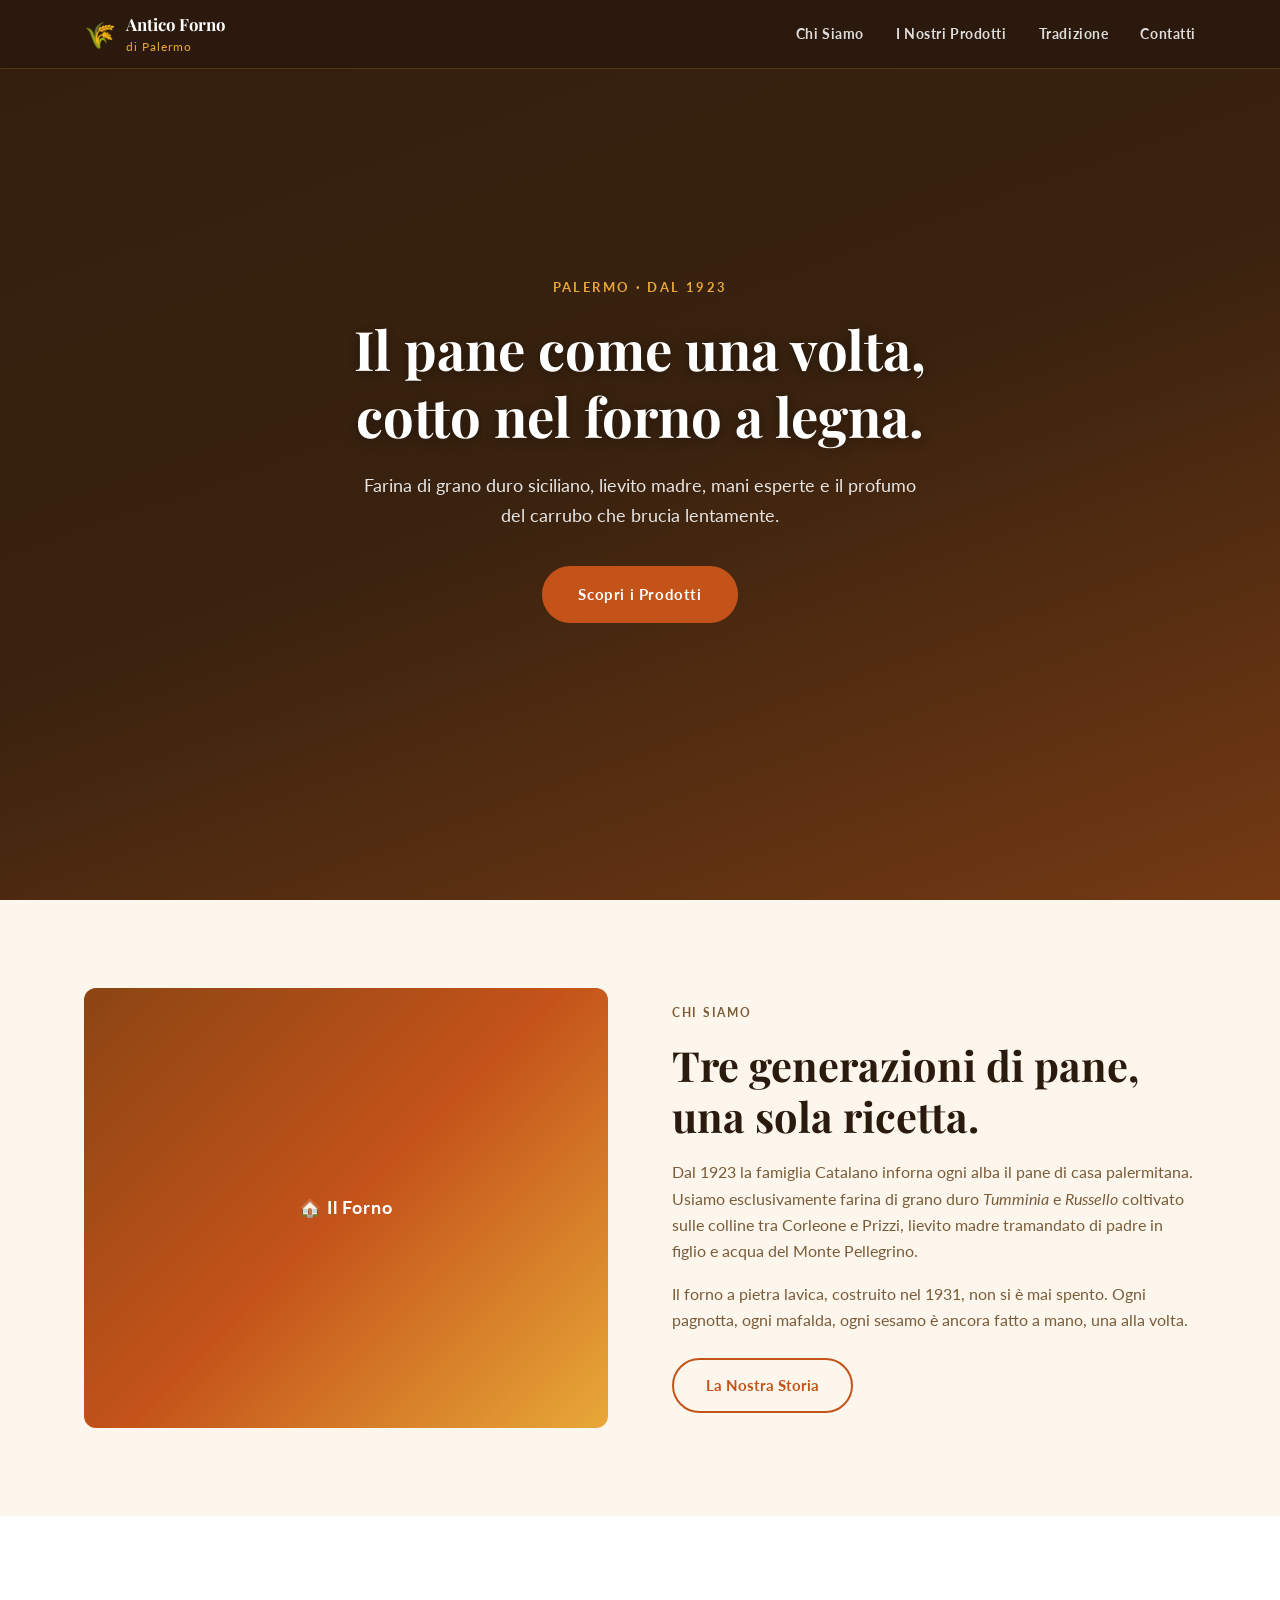
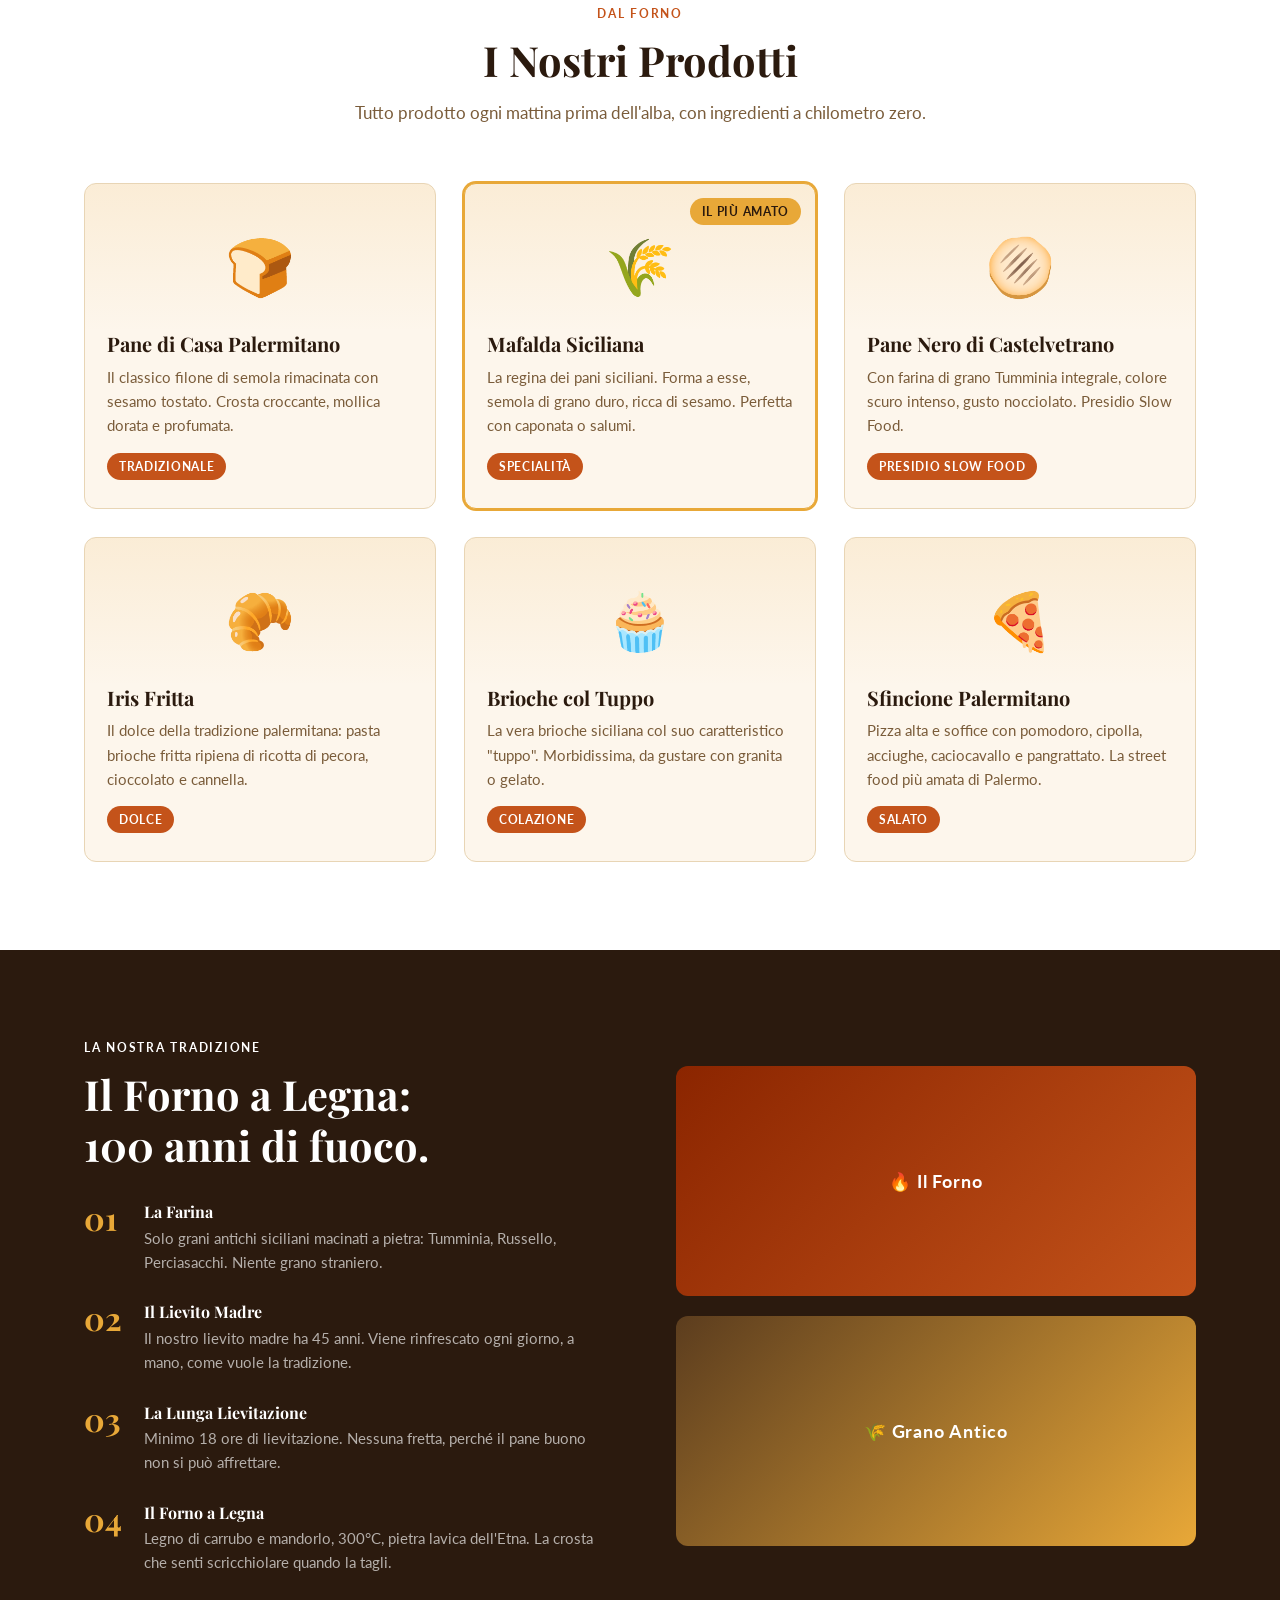
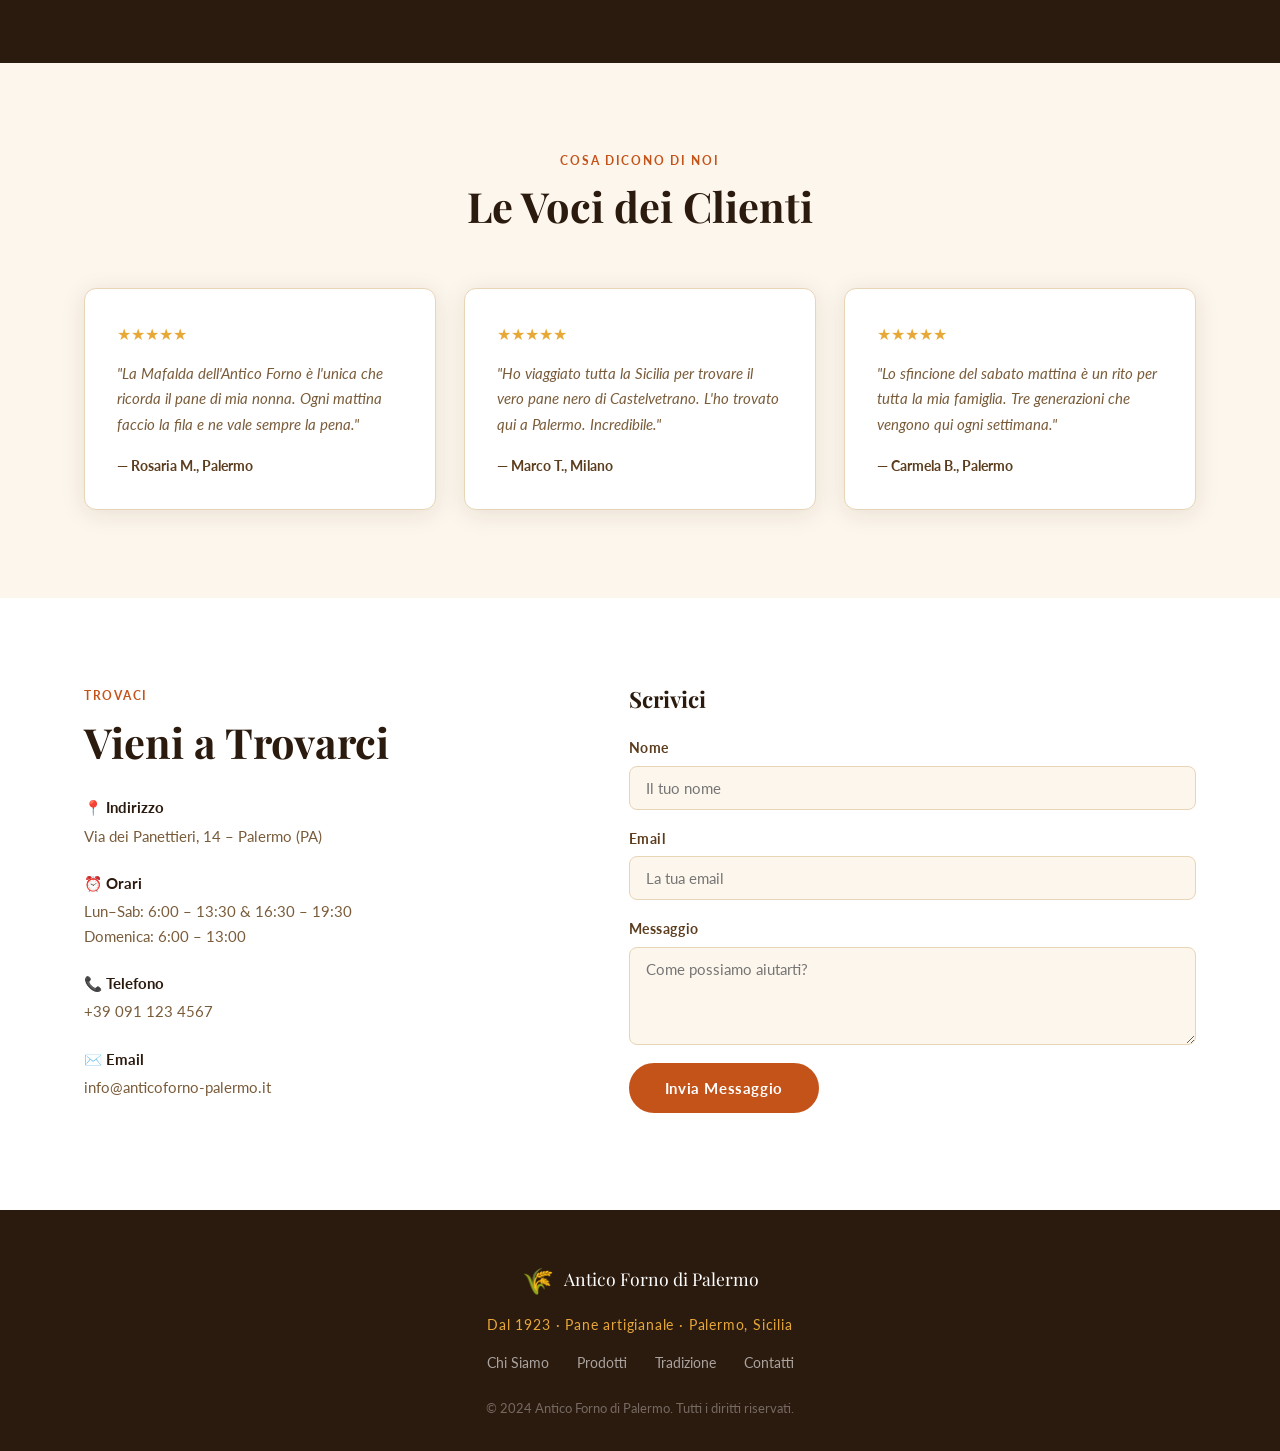
==== index.html @ 1a93cf9d "Add Sicilian bakery website (Antico Forno di Palermo) Full responsive single-page site with navbar, " ====
<!DOCTYPE html>
<html lang="it">
<head>
  <meta charset="UTF-8" />
  <meta name="viewport" content="width=device-width, initial-scale=1.0" />
  <title>Panificio Siciliano – Antico Forno di Palermo</title>
  <link rel="stylesheet" href="style.css" />
  <link rel="preconnect" href="https://fonts.googleapis.com" />
  <link href="https://fonts.googleapis.com/css2?family=Playfair+Display:ital,wght@0,400;0,700;1,400&family=Lato:wght@300;400;700&display=swap" rel="stylesheet" />
</head>
<body>

  <!-- NAVBAR -->
  <header class="navbar">
    <div class="container nav-inner">
      <div class="logo">
        <span class="logo-icon">🌾</span>
        <span class="logo-text">Antico Forno<br><small>di Palermo</small></span>
      </div>
      <nav class="nav-links">
        <a href="#about">Chi Siamo</a>
        <a href="#products">I Nostri Prodotti</a>
        <a href="#tradition">Tradizione</a>
        <a href="#contact">Contatti</a>
      </nav>
      <button class="hamburger" aria-label="Menu" onclick="toggleMenu()">&#9776;</button>
    </div>
    <nav class="mobile-nav" id="mobileNav">
      <a href="#about" onclick="toggleMenu()">Chi Siamo</a>
      <a href="#products" onclick="toggleMenu()">I Nostri Prodotti</a>
      <a href="#tradition" onclick="toggleMenu()">Tradizione</a>
      <a href="#contact" onclick="toggleMenu()">Contatti</a>
    </nav>
  </header>

  <!-- HERO -->
  <section class="hero">
    <div class="hero-overlay"></div>
    <div class="hero-content">
      <p class="hero-subtitle">Palermo · Dal 1923</p>
      <h1 class="hero-title">Il pane come una volta,<br>cotto nel forno a legna.</h1>
      <p class="hero-desc">Farina di grano duro siciliano, lievito madre, mani esperte e il profumo del carrubo che brucia lentamente.</p>
      <a href="#products" class="btn-primary">Scopri i Prodotti</a>
    </div>
  </section>

  <!-- ABOUT -->
  <section class="about section" id="about">
    <div class="container about-grid">
      <div class="about-img">
        <div class="img-placeholder about-img-1">
          <span>🏠 Il Forno</span>
        </div>
      </div>
      <div class="about-text">
        <p class="section-label">Chi Siamo</p>
        <h2>Tre generazioni di pane,<br>una sola ricetta.</h2>
        <p>Dal 1923 la famiglia Catalano inforna ogni alba il pane di casa palermitana. Usiamo esclusivamente farina di grano duro <em>Tumminia</em> e <em>Russello</em> coltivato sulle colline tra Corleone e Prizzi, lievito madre tramandato di padre in figlio e acqua del Monte Pellegrino.</p>
        <p>Il forno a pietra lavica, costruito nel 1931, non si è mai spento. Ogni pagnotta, ogni mafalda, ogni sesamo è ancora fatto a mano, una alla volta.</p>
        <a href="#tradition" class="btn-secondary">La Nostra Storia</a>
      </div>
    </div>
  </section>

  <!-- PRODUCTS -->
  <section class="products section" id="products">
    <div class="container">
      <div class="section-header">
        <p class="section-label">Dal Forno</p>
        <h2>I Nostri Prodotti</h2>
        <p class="section-desc">Tutto prodotto ogni mattina prima dell'alba, con ingredienti a chilometro zero.</p>
      </div>
      <div class="products-grid">

        <div class="product-card">
          <div class="product-img">🍞</div>
          <div class="product-body">
            <h3>Pane di Casa Palermitano</h3>
            <p>Il classico filone di semola rimacinata con sesamo tostato. Crosta croccante, mollica dorata e profumata.</p>
            <span class="product-tag">Tradizionale</span>
          </div>
        </div>

        <div class="product-card featured">
          <div class="product-badge">Il Più Amato</div>
          <div class="product-img">🌾</div>
          <div class="product-body">
            <h3>Mafalda Siciliana</h3>
            <p>La regina dei pani siciliani. Forma a esse, semola di grano duro, ricca di sesamo. Perfetta con caponata o salumi.</p>
            <span class="product-tag">Specialità</span>
          </div>
        </div>

        <div class="product-card">
          <div class="product-img">🫓</div>
          <div class="product-body">
            <h3>Pane Nero di Castelvetrano</h3>
            <p>Con farina di grano Tumminia integrale, colore scuro intenso, gusto nocciolato. Presidio Slow Food.</p>
            <span class="product-tag">Presidio Slow Food</span>
          </div>
        </div>

        <div class="product-card">
          <div class="product-img">🥐</div>
          <div class="product-body">
            <h3>Iris Fritta</h3>
            <p>Il dolce della tradizione palermitana: pasta brioche fritta ripiena di ricotta di pecora, cioccolato e cannella.</p>
            <span class="product-tag">Dolce</span>
          </div>
        </div>

        <div class="product-card">
          <div class="product-img">🧁</div>
          <div class="product-body">
            <h3>Brioche col Tuppo</h3>
            <p>La vera brioche siciliana col suo caratteristico "tuppo". Morbidissima, da gustare con granita o gelato.</p>
            <span class="product-tag">Colazione</span>
          </div>
        </div>

        <div class="product-card">
          <div class="product-img">🍕</div>
          <div class="product-body">
            <h3>Sfincione Palermitano</h3>
            <p>Pizza alta e soffice con pomodoro, cipolla, acciughe, caciocavallo e pangrattato. La street food più amata di Palermo.</p>
            <span class="product-tag">Salato</span>
          </div>
        </div>

      </div>
    </div>
  </section>

  <!-- TRADITION -->
  <section class="tradition section" id="tradition">
    <div class="container tradition-grid">
      <div class="tradition-text">
        <p class="section-label">La Nostra Tradizione</p>
        <h2>Il Forno a Legna:<br>100 anni di fuoco.</h2>
        <div class="tradition-steps">
          <div class="step">
            <div class="step-num">01</div>
            <div>
              <h4>La Farina</h4>
              <p>Solo grani antichi siciliani macinati a pietra: Tumminia, Russello, Perciasacchi. Niente grano straniero.</p>
            </div>
          </div>
          <div class="step">
            <div class="step-num">02</div>
            <div>
              <h4>Il Lievito Madre</h4>
              <p>Il nostro lievito madre ha 45 anni. Viene rinfrescato ogni giorno, a mano, come vuole la tradizione.</p>
            </div>
          </div>
          <div class="step">
            <div class="step-num">03</div>
            <div>
              <h4>La Lunga Lievitazione</h4>
              <p>Minimo 18 ore di lievitazione. Nessuna fretta, perché il pane buono non si può affrettare.</p>
            </div>
          </div>
          <div class="step">
            <div class="step-num">04</div>
            <div>
              <h4>Il Forno a Legna</h4>
              <p>Legno di carrubo e mandorlo, 300°C, pietra lavica dell'Etna. La crosta che senti scricchiolare quando la tagli.</p>
            </div>
          </div>
        </div>
      </div>
      <div class="tradition-imgs">
        <div class="img-placeholder trad-img-1"><span>🔥 Il Forno</span></div>
        <div class="img-placeholder trad-img-2"><span>🌾 Grano Antico</span></div>
      </div>
    </div>
  </section>

  <!-- TESTIMONIALS -->
  <section class="testimonials section">
    <div class="container">
      <div class="section-header">
        <p class="section-label">Cosa Dicono di Noi</p>
        <h2>Le Voci dei Clienti</h2>
      </div>
      <div class="testimonials-grid">
        <div class="testimonial-card">
          <div class="stars">★★★★★</div>
          <p>"La Mafalda dell'Antico Forno è l'unica che ricorda il pane di mia nonna. Ogni mattina faccio la fila e ne vale sempre la pena."</p>
          <div class="testimonial-author">— Rosaria M., Palermo</div>
        </div>
        <div class="testimonial-card">
          <div class="stars">★★★★★</div>
          <p>"Ho viaggiato tutta la Sicilia per trovare il vero pane nero di Castelvetrano. L'ho trovato qui a Palermo. Incredibile."</p>
          <div class="testimonial-author">— Marco T., Milano</div>
        </div>
        <div class="testimonial-card">
          <div class="stars">★★★★★</div>
          <p>"Lo sfincione del sabato mattina è un rito per tutta la mia famiglia. Tre generazioni che vengono qui ogni settimana."</p>
          <div class="testimonial-author">— Carmela B., Palermo</div>
        </div>
      </div>
    </div>
  </section>

  <!-- CONTACT -->
  <section class="contact section" id="contact">
    <div class="container contact-grid">
      <div class="contact-info">
        <p class="section-label">Trovaci</p>
        <h2>Vieni a Trovarci</h2>
        <div class="contact-detail">
          <strong>📍 Indirizzo</strong>
          <span>Via dei Panettieri, 14 – Palermo (PA)</span>
        </div>
        <div class="contact-detail">
          <strong>⏰ Orari</strong>
          <span>Lun–Sab: 6:00 – 13:30 &amp; 16:30 – 19:30<br>Domenica: 6:00 – 13:00</span>
        </div>
        <div class="contact-detail">
          <strong>📞 Telefono</strong>
          <span>+39 091 123 4567</span>
        </div>
        <div class="contact-detail">
          <strong>✉️ Email</strong>
          <span>info@anticoforno-palermo.it</span>
        </div>
      </div>
      <form class="contact-form" onsubmit="handleSubmit(event)">
        <h3>Scrivici</h3>
        <div class="form-group">
          <label for="name">Nome</label>
          <input type="text" id="name" placeholder="Il tuo nome" required />
        </div>
        <div class="form-group">
          <label for="email">Email</label>
          <input type="email" id="email" placeholder="La tua email" required />
        </div>
        <div class="form-group">
          <label for="message">Messaggio</label>
          <textarea id="message" rows="4" placeholder="Come possiamo aiutarti?" required></textarea>
        </div>
        <button type="submit" class="btn-primary">Invia Messaggio</button>
        <p class="form-success" id="formSuccess">Messaggio inviato! Ti risponderemo presto. 🙏</p>
      </form>
    </div>
  </section>

  <!-- FOOTER -->
  <footer class="footer">
    <div class="container footer-inner">
      <div class="footer-logo">
        <span class="logo-icon">🌾</span>
        <span>Antico Forno di Palermo</span>
      </div>
      <p class="footer-tagline">Dal 1923 · Pane artigianale · Palermo, Sicilia</p>
      <div class="footer-links">
        <a href="#about">Chi Siamo</a>
        <a href="#products">Prodotti</a>
        <a href="#tradition">Tradizione</a>
        <a href="#contact">Contatti</a>
      </div>
      <p class="footer-copy">&copy; 2024 Antico Forno di Palermo. Tutti i diritti riservati.</p>
    </div>
  </footer>

  <script src="main.js"></script>
</body>
</html>
---- style.css ----
/* =============================================
   ANTICO FORNO DI PALERMO – Stylesheet
   Palette: terracotta, grano, bianco crema, marrone scuro
   ============================================= */

:root {
  --primary:     #C4531A;   /* terracotta */
  --primary-dk:  #9B3D0F;
  --accent:      #E8A838;   /* grano dorato */
  --dark:        #2B1A0E;   /* marrone scuro */
  --medium:      #5C3D1E;
  --light-bg:    #FDF6EC;   /* crema */
  --white:       #FFFFFF;
  --text:        #3A2410;
  --text-muted:  #7A5C3A;
  --border:      #E8D5B5;
  --radius:      12px;
  --shadow:      0 4px 24px rgba(43,26,14,.10);
  --font-serif:  'Playfair Display', Georgia, serif;
  --font-sans:   'Lato', Arial, sans-serif;
}

*, *::before, *::after { box-sizing: border-box; margin: 0; padding: 0; }

html { scroll-behavior: smooth; }

body {
  font-family: var(--font-sans);
  color: var(--text);
  background: var(--white);
  line-height: 1.65;
}

img { max-width: 100%; display: block; }
a { text-decoration: none; color: inherit; }

.container {
  max-width: 1160px;
  margin: 0 auto;
  padding: 0 24px;
}

.section { padding: 88px 0; }

/* ---- Section header ---- */
.section-label {
  font-family: var(--font-sans);
  font-size: .78rem;
  font-weight: 700;
  letter-spacing: .14em;
  text-transform: uppercase;
  color: var(--primary);
  margin-bottom: 10px;
}
.section-header { text-align: center; max-width: 640px; margin: 0 auto 56px; }
.section-header h2 { margin-bottom: 14px; }
.section-desc { color: var(--text-muted); font-size: 1.05rem; }

h1, h2, h3, h4 {
  font-family: var(--font-serif);
  line-height: 1.22;
  color: var(--dark);
}
h1 { font-size: clamp(2rem, 5vw, 3.4rem); }
h2 { font-size: clamp(1.7rem, 3.5vw, 2.6rem); }
h3 { font-size: 1.25rem; }
h4 { font-size: 1rem; }

/* ---- Buttons ---- */
.btn-primary {
  display: inline-block;
  background: var(--primary);
  color: var(--white);
  padding: 14px 34px;
  border-radius: 50px;
  font-family: var(--font-sans);
  font-weight: 700;
  font-size: .95rem;
  letter-spacing: .04em;
  border: 2px solid var(--primary);
  cursor: pointer;
  transition: background .2s, transform .15s;
}
.btn-primary:hover { background: var(--primary-dk); border-color: var(--primary-dk); transform: translateY(-2px); }

.btn-secondary {
  display: inline-block;
  background: transparent;
  color: var(--primary);
  padding: 13px 32px;
  border-radius: 50px;
  font-weight: 700;
  font-size: .95rem;
  border: 2px solid var(--primary);
  cursor: pointer;
  transition: background .2s, color .2s;
}
.btn-secondary:hover { background: var(--primary); color: var(--white); }

/* =============================================
   NAVBAR
   ============================================= */
.navbar {
  position: fixed;
  top: 0; left: 0; right: 0;
  z-index: 100;
  background: rgba(43,26,14,.92);
  backdrop-filter: blur(8px);
  border-bottom: 1px solid rgba(232,168,56,.2);
}
.nav-inner {
  display: flex;
  align-items: center;
  justify-content: space-between;
  height: 68px;
}
.logo {
  display: flex;
  align-items: center;
  gap: 10px;
  color: var(--white);
}
.logo-icon { font-size: 1.6rem; }
.logo-text {
  font-family: var(--font-serif);
  font-size: 1.05rem;
  font-weight: 700;
  line-height: 1.2;
  color: var(--white);
}
.logo-text small { font-size: .75rem; font-weight: 400; color: var(--accent); font-family: var(--font-sans); letter-spacing: .08em; }

.nav-links { display: flex; gap: 32px; }
.nav-links a {
  color: rgba(255,255,255,.85);
  font-size: .9rem;
  font-weight: 700;
  letter-spacing: .04em;
  transition: color .2s;
}
.nav-links a:hover { color: var(--accent); }

.hamburger {
  display: none;
  background: none;
  border: none;
  color: var(--white);
  font-size: 1.5rem;
  cursor: pointer;
}

.mobile-nav {
  display: none;
  flex-direction: column;
  background: var(--dark);
  padding: 16px 24px 24px;
  gap: 16px;
}
.mobile-nav a { color: rgba(255,255,255,.85); font-weight: 700; }
.mobile-nav.open { display: flex; }

/* =============================================
   HERO
   ============================================= */
.hero {
  position: relative;
  min-height: 100vh;
  display: flex;
  align-items: center;
  justify-content: center;
  text-align: center;
  background: url('https://images.unsplash.com/photo-1549931319-a545dcf3bc73?w=1600&q=80') center/cover no-repeat;
  /* fallback gradient se l'immagine non carica */
  background-color: #4A2C10;
}
.hero-overlay {
  position: absolute;
  inset: 0;
  background: linear-gradient(160deg, rgba(43,26,14,.75) 0%, rgba(43,26,14,.55) 50%, rgba(196,83,26,.35) 100%);
}
.hero-content {
  position: relative;
  z-index: 1;
  max-width: 780px;
  padding: 24px;
}
.hero-subtitle {
  font-size: .82rem;
  font-weight: 700;
  letter-spacing: .18em;
  text-transform: uppercase;
  color: var(--accent);
  margin-bottom: 18px;
}
.hero-title {
  color: var(--white);
  margin-bottom: 22px;
  text-shadow: 0 2px 12px rgba(0,0,0,.4);
}
.hero-desc {
  color: rgba(255,255,255,.88);
  font-size: 1.12rem;
  max-width: 560px;
  margin: 0 auto 36px;
}

/* =============================================
   ABOUT
   ============================================= */
.about { background: var(--light-bg); }
.about-grid {
  display: grid;
  grid-template-columns: 1fr 1fr;
  gap: 64px;
  align-items: center;
}
.about-text h2 { margin-bottom: 18px; }
.about-text p { color: var(--text-muted); margin-bottom: 16px; }
.about-text .btn-secondary { margin-top: 8px; }

/* =============================================
   IMAGE PLACEHOLDERS (sostituibili con <img>)
   ============================================= */
.img-placeholder {
  border-radius: var(--radius);
  display: flex;
  align-items: center;
  justify-content: center;
  font-size: 1.1rem;
  font-weight: 700;
  color: var(--white);
  letter-spacing: .05em;
}
.about-img-1 {
  height: 440px;
  background: linear-gradient(135deg, #8B4513 0%, #C4531A 50%, #E8A838 100%);
}

/* =============================================
   PRODUCTS
   ============================================= */
.products { background: var(--white); }
.products-grid {
  display: grid;
  grid-template-columns: repeat(3, 1fr);
  gap: 28px;
}
.product-card {
  background: var(--light-bg);
  border: 1px solid var(--border);
  border-radius: var(--radius);
  overflow: hidden;
  position: relative;
  transition: box-shadow .25s, transform .25s;
}
.product-card:hover { box-shadow: var(--shadow); transform: translateY(-4px); }
.product-card.featured {
  border-color: var(--accent);
  box-shadow: 0 0 0 2px var(--accent);
}
.product-badge {
  position: absolute;
  top: 14px; right: 14px;
  background: var(--accent);
  color: var(--dark);
  font-size: .72rem;
  font-weight: 700;
  letter-spacing: .06em;
  text-transform: uppercase;
  padding: 4px 12px;
  border-radius: 50px;
}
.product-img {
  font-size: 3.5rem;
  text-align: center;
  padding: 36px 20px 20px;
  background: linear-gradient(180deg, rgba(232,168,56,.12) 0%, transparent 100%);
}
.product-body { padding: 0 22px 28px; }
.product-body h3 { margin-bottom: 8px; }
.product-body p { color: var(--text-muted); font-size: .92rem; margin-bottom: 14px; }
.product-tag {
  display: inline-block;
  background: var(--primary);
  color: var(--white);
  font-size: .72rem;
  font-weight: 700;
  letter-spacing: .06em;
  text-transform: uppercase;
  padding: 4px 12px;
  border-radius: 50px;
}

/* =============================================
   TRADITION
   ============================================= */
.tradition { background: var(--dark); }
.tradition h2, .tradition h4, .tradition .section-label { color: var(--white); }
.tradition-grid {
  display: grid;
  grid-template-columns: 1fr 1fr;
  gap: 72px;
  align-items: center;
}
.tradition-steps { margin-top: 32px; display: flex; flex-direction: column; gap: 28px; }
.step { display: flex; gap: 20px; align-items: flex-start; }
.step-num {
  font-family: var(--font-serif);
  font-size: 2rem;
  font-weight: 700;
  color: var(--accent);
  line-height: 1;
  min-width: 40px;
}
.step h4 { color: var(--white); margin-bottom: 4px; }
.step p { color: rgba(255,255,255,.65); font-size: .92rem; }

.tradition-imgs { display: grid; grid-template-rows: 1fr 1fr; gap: 20px; height: 480px; }
.trad-img-1 {
  background: linear-gradient(135deg, #8B2500, #C4531A);
  border-radius: var(--radius);
}
.trad-img-2 {
  background: linear-gradient(135deg, #5C3D1E, #E8A838);
  border-radius: var(--radius);
}

/* =============================================
   TESTIMONIALS
   ============================================= */
.testimonials { background: var(--light-bg); }
.testimonials-grid { display: grid; grid-template-columns: repeat(3, 1fr); gap: 28px; }
.testimonial-card {
  background: var(--white);
  border: 1px solid var(--border);
  border-radius: var(--radius);
  padding: 32px;
  box-shadow: var(--shadow);
}
.stars { color: var(--accent); font-size: 1rem; margin-bottom: 14px; }
.testimonial-card p { color: var(--text-muted); font-style: italic; font-size: .95rem; margin-bottom: 18px; }
.testimonial-author { font-weight: 700; font-size: .85rem; color: var(--medium); }

/* =============================================
   CONTACT
   ============================================= */
.contact { background: var(--white); }
.contact-grid {
  display: grid;
  grid-template-columns: 1fr 1.2fr;
  gap: 72px;
  align-items: start;
}
.contact-info h2 { margin-bottom: 28px; }
.contact-detail { display: flex; flex-direction: column; gap: 4px; margin-bottom: 22px; }
.contact-detail strong { color: var(--dark); font-size: .92rem; }
.contact-detail span { color: var(--text-muted); font-size: .95rem; }

.contact-form h3 { font-size: 1.4rem; margin-bottom: 24px; }
.form-group { display: flex; flex-direction: column; gap: 6px; margin-bottom: 18px; }
.form-group label { font-size: .85rem; font-weight: 700; color: var(--medium); letter-spacing: .04em; }
.form-group input,
.form-group textarea {
  border: 1.5px solid var(--border);
  border-radius: 8px;
  padding: 12px 16px;
  font-family: var(--font-sans);
  font-size: .95rem;
  color: var(--text);
  background: var(--light-bg);
  transition: border-color .2s;
  resize: vertical;
}
.form-group input:focus,
.form-group textarea:focus {
  outline: none;
  border-color: var(--primary);
}
.form-success {
  display: none;
  color: #2E7D32;
  font-size: .9rem;
  margin-top: 12px;
  font-weight: 700;
}
.form-success.show { display: block; }

/* =============================================
   FOOTER
   ============================================= */
.footer {
  background: var(--dark);
  padding: 48px 0 32px;
  text-align: center;
}
.footer-inner { display: flex; flex-direction: column; align-items: center; gap: 14px; }
.footer-logo {
  display: flex;
  align-items: center;
  gap: 10px;
  font-family: var(--font-serif);
  font-size: 1.1rem;
  color: var(--white);
}
.footer-tagline { color: var(--accent); font-size: .85rem; letter-spacing: .06em; }
.footer-links { display: flex; gap: 28px; }
.footer-links a { color: rgba(255,255,255,.6); font-size: .88rem; transition: color .2s; }
.footer-links a:hover { color: var(--accent); }
.footer-copy { color: rgba(255,255,255,.35); font-size: .8rem; margin-top: 10px; }

/* =============================================
   RESPONSIVE
   ============================================= */
@media (max-width: 900px) {
  .about-grid,
  .tradition-grid,
  .contact-grid { grid-template-columns: 1fr; gap: 40px; }
  .products-grid,
  .testimonials-grid { grid-template-columns: repeat(2, 1fr); }
  .tradition-imgs { height: 280px; grid-template-rows: 1fr; grid-template-columns: 1fr 1fr; }
  .about-img { order: -1; }
  .about-img-1 { height: 280px; }
}

@media (max-width: 600px) {
  .section { padding: 56px 0; }
  .products-grid,
  .testimonials-grid { grid-template-columns: 1fr; }
  .nav-links { display: none; }
  .hamburger { display: block; }
  .tradition-imgs { grid-template-columns: 1fr; grid-template-rows: 180px 180px; height: auto; }
}
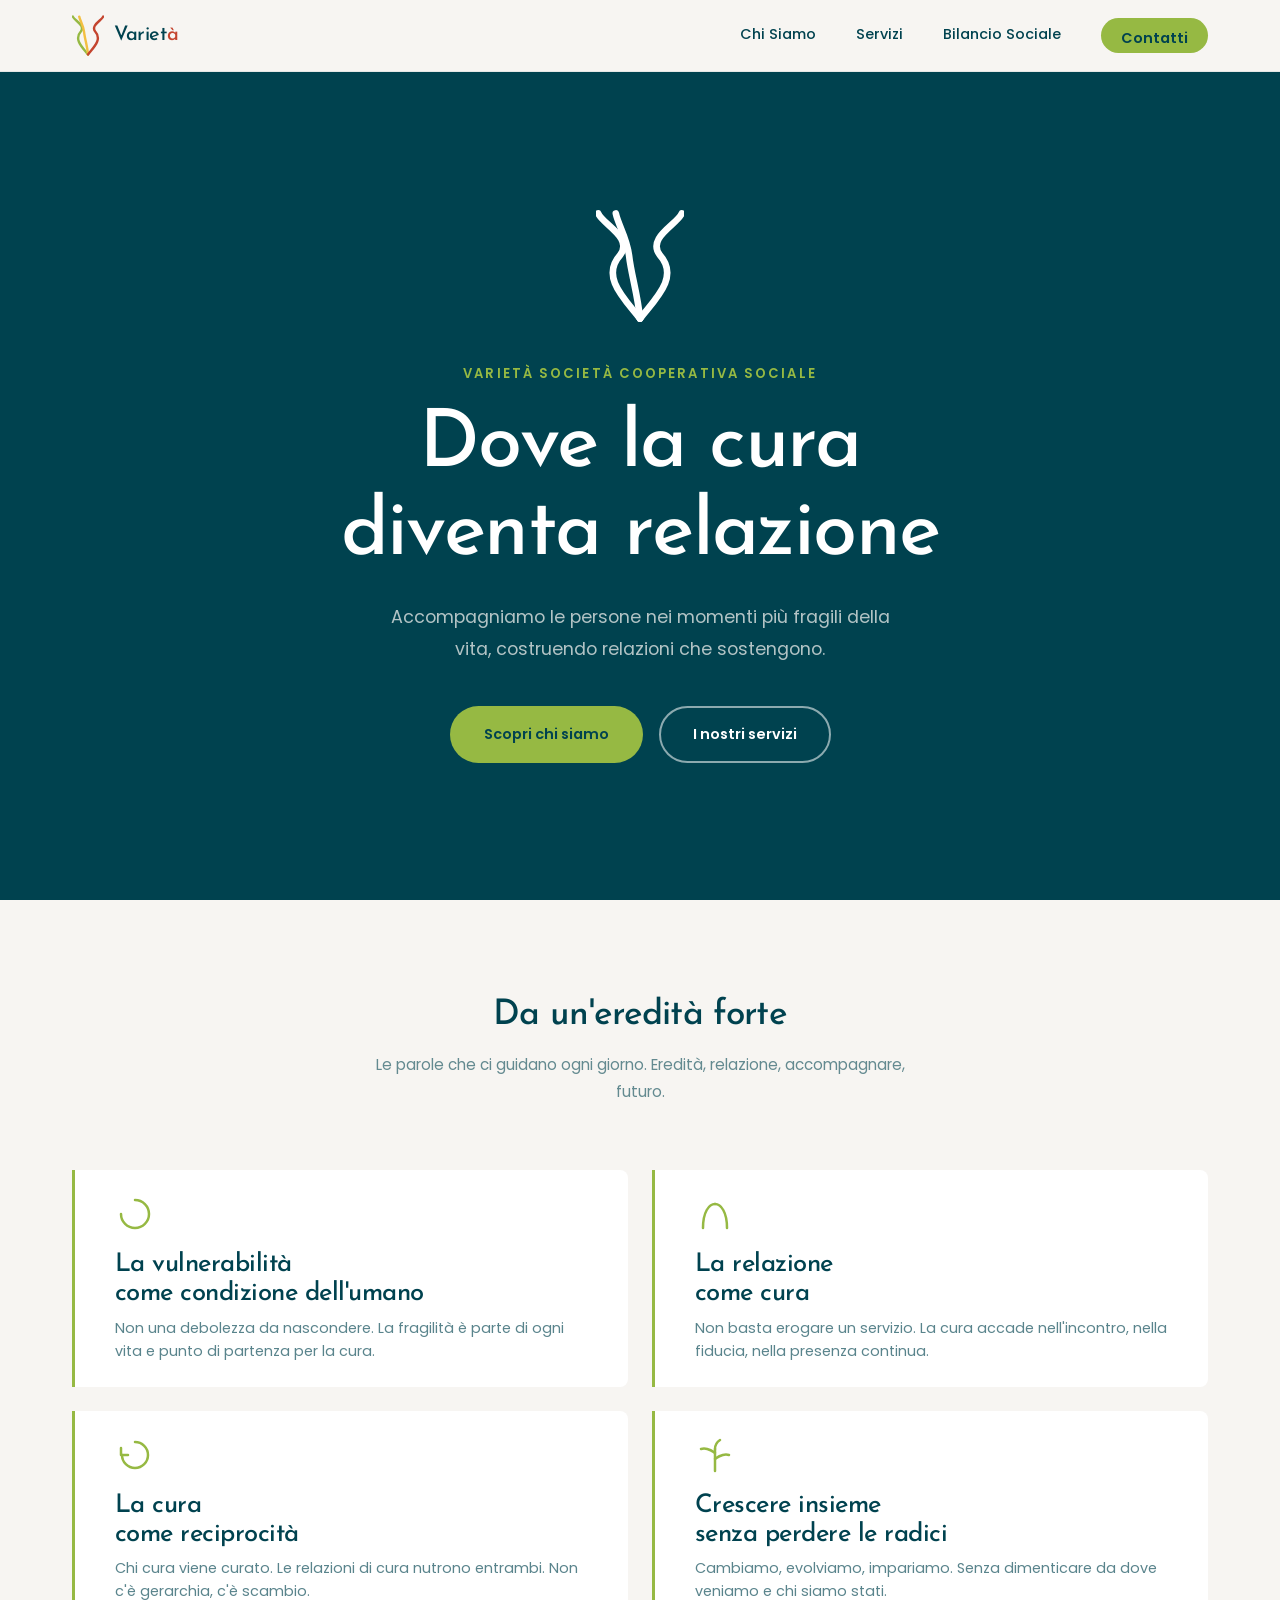
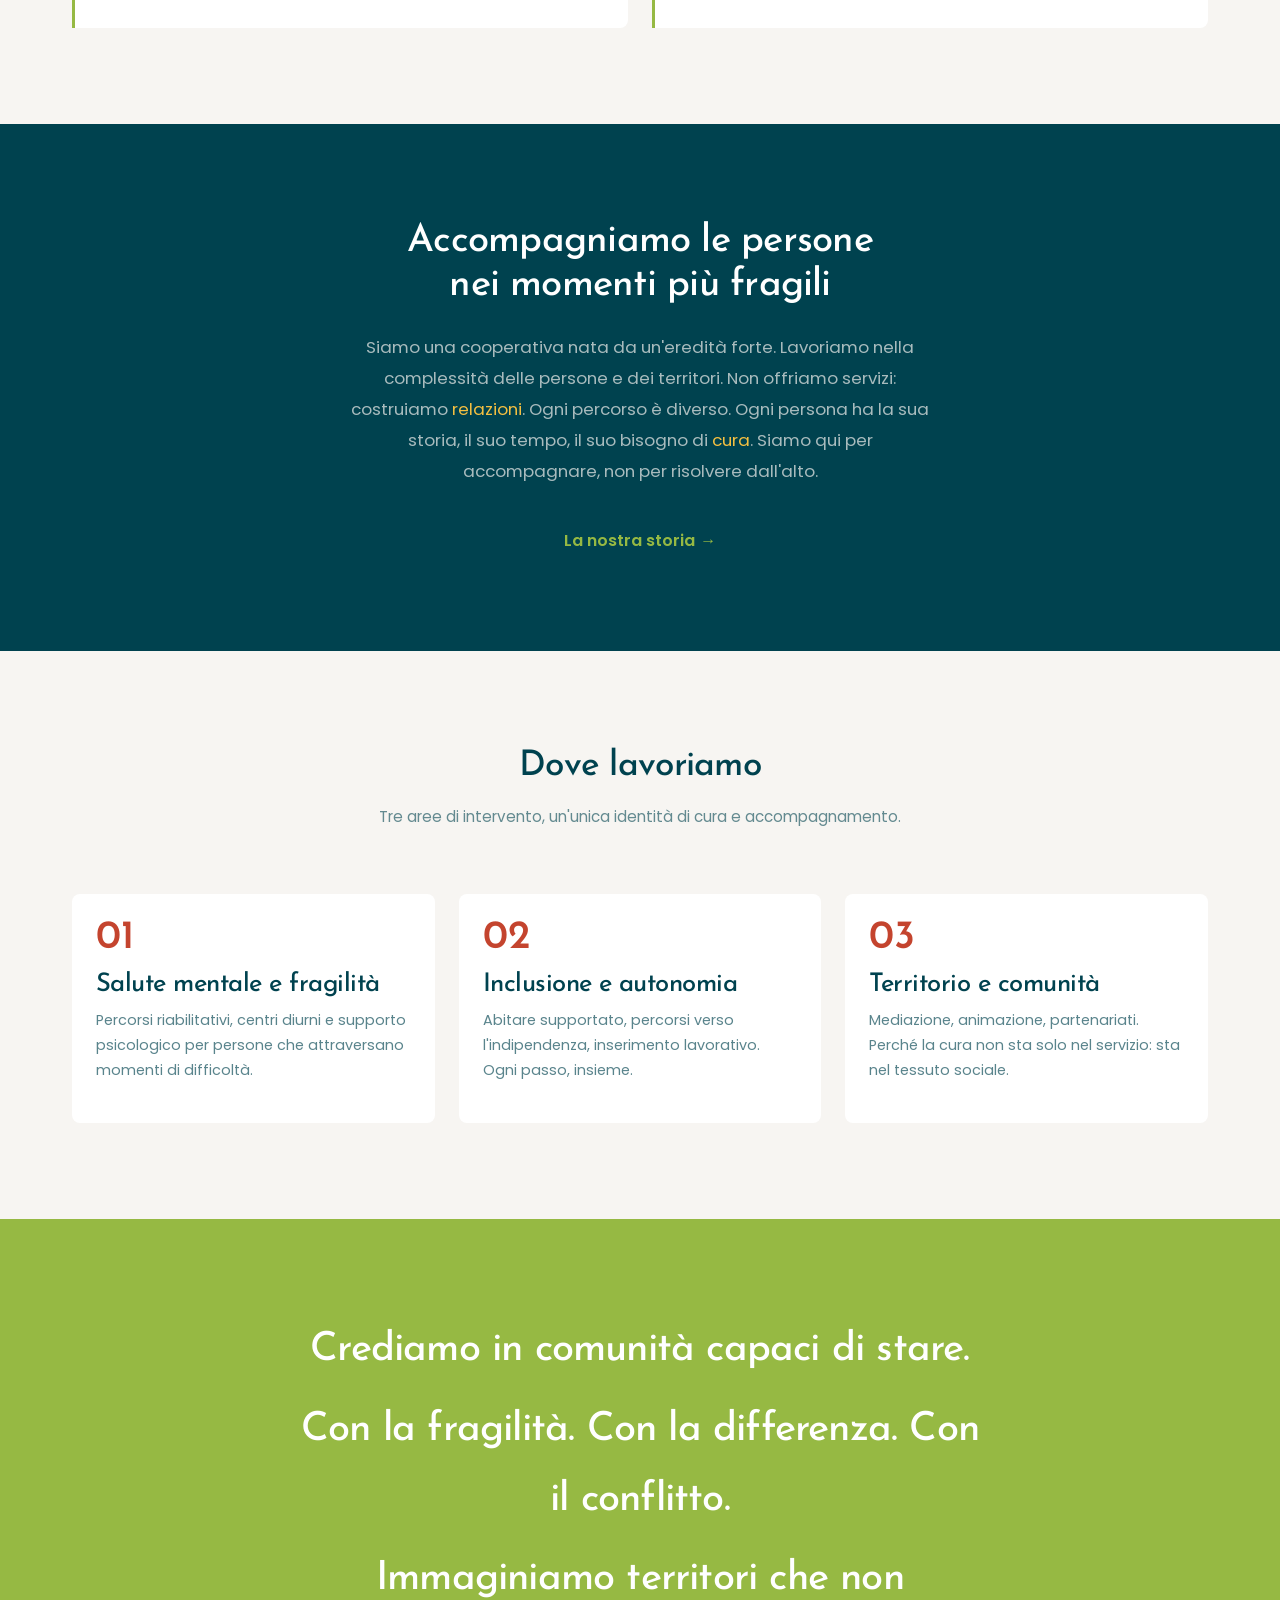
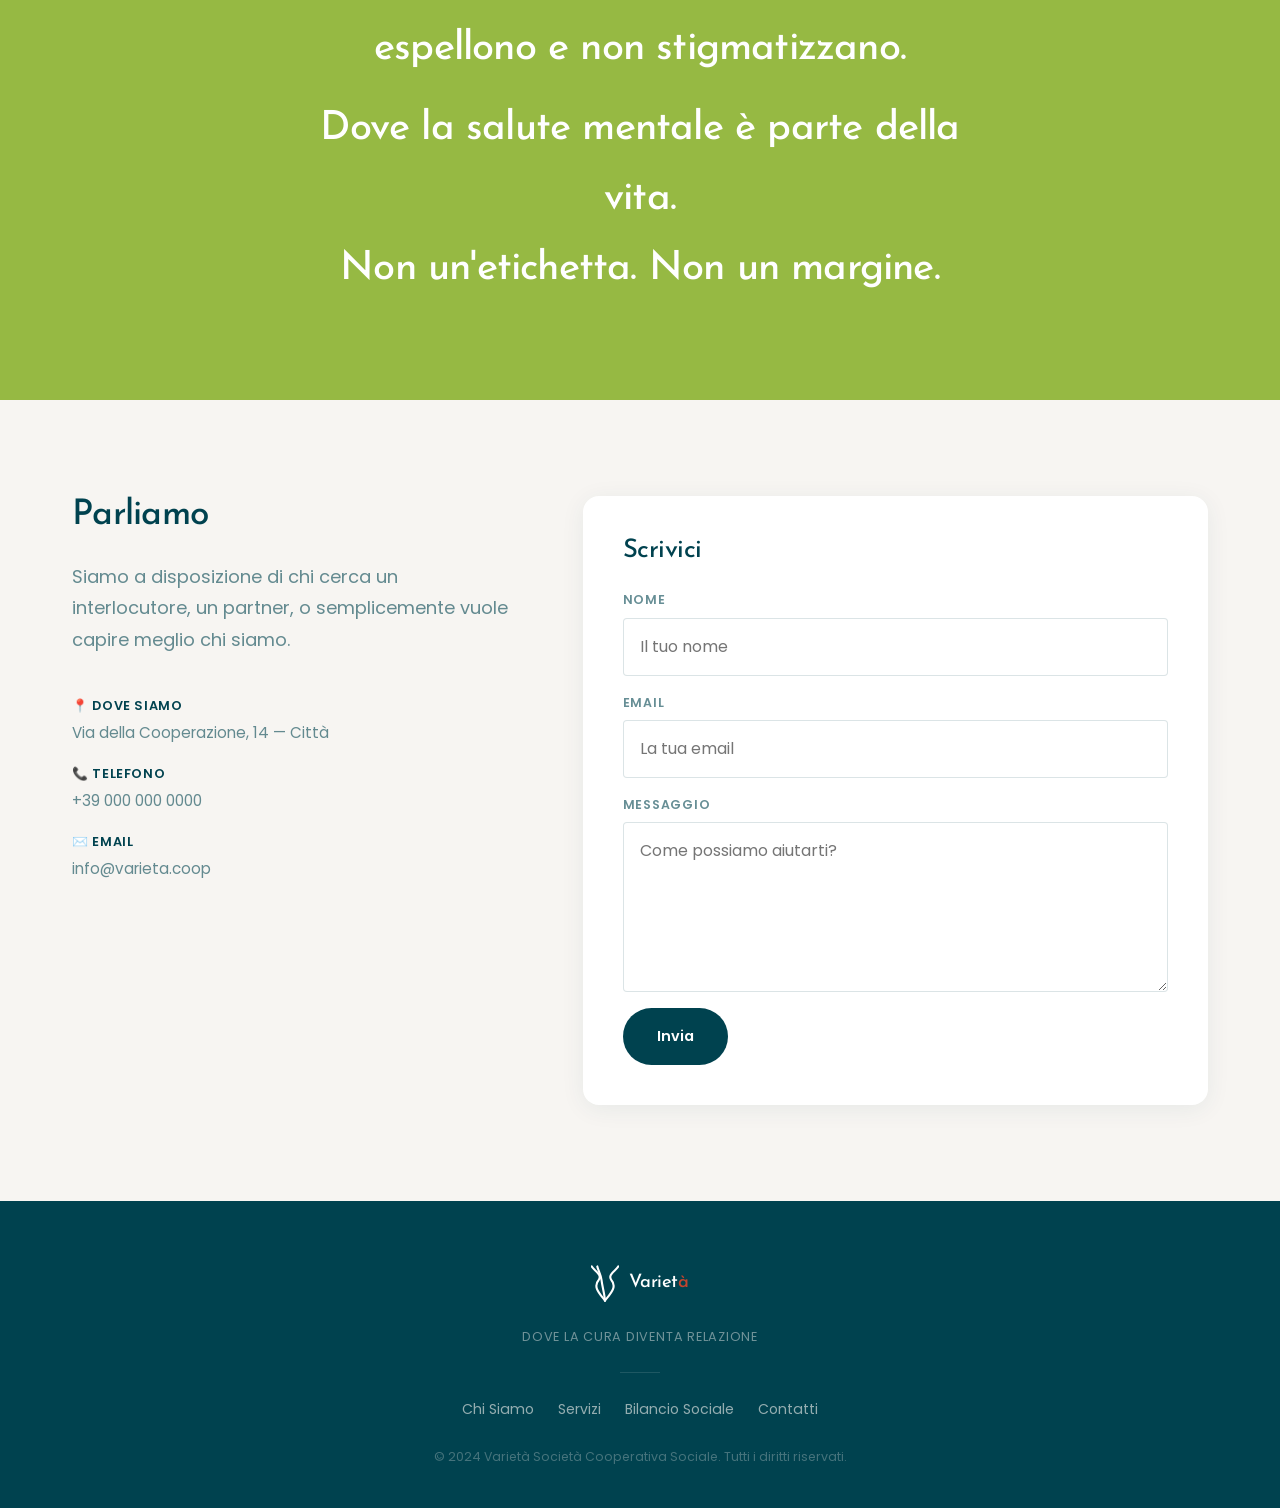
==== commit b5881aea: "Varietà Cooperativa Sociale — sito web completo Nuovo sito multi-pagina per Varietà Società Cooperat" ====
--- a/index.html
+++ b/index.html
@@ -3,266 +3,271 @@
 <head>
   <meta charset="UTF-8" />
   <meta name="viewport" content="width=device-width, initial-scale=1.0" />
-  <title>Panificio Siciliano – Antico Forno di Palermo</title>
-  <link rel="stylesheet" href="style.css" />
+  <meta name="description" content="Varietà Società Cooperativa Sociale — Dove la cura diventa relazione. Accompagniamo le persone nei momenti più fragili della vita." />
+  <title>Varietà Cooperativa Sociale — Dove la cura diventa relazione</title>
   <link rel="preconnect" href="https://fonts.googleapis.com" />
-  <link href="https://fonts.googleapis.com/css2?family=Playfair+Display:ital,wght@0,400;0,700;1,400&family=Lato:wght@300;400;700&display=swap" rel="stylesheet" />
+  <link rel="preconnect" href="https://fonts.gstatic.com" crossorigin />
+  <link href="https://fonts.googleapis.com/css2?family=Josefin+Sans:wght@400;500;600&family=Poppins:wght@300;400;500;600&display=swap" rel="stylesheet" />
+  <link rel="stylesheet" href="css/reset.css" />
+  <link rel="stylesheet" href="css/variables.css" />
+  <link rel="stylesheet" href="css/typography.css" />
+  <link rel="stylesheet" href="css/layout.css" />
+  <link rel="stylesheet" href="css/components.css" />
+  <link rel="stylesheet" href="css/pages/home.css" />
 </head>
 <body>
 
-  <!-- NAVBAR -->
-  <header class="navbar">
+  <!-- Skip link per accessibilità -->
+  <a class="skip-link" href="#main">Vai al contenuto principale</a>
+
+  <!-- ══════════════════════════════════════
+       NAVBAR
+       ══════════════════════════════════════ -->
+  <header class="navbar" role="banner">
     <div class="container nav-inner">
-      <div class="logo">
-        <span class="logo-icon">🌾</span>
-        <span class="logo-text">Antico Forno<br><small>di Palermo</small></span>
-      </div>
-      <nav class="nav-links">
-        <a href="#about">Chi Siamo</a>
-        <a href="#products">I Nostri Prodotti</a>
-        <a href="#tradition">Tradizione</a>
-        <a href="#contact">Contatti</a>
+      <a href="index.html" class="nav-logo" aria-label="Varietà Cooperativa Sociale — Torna alla homepage">
+        <img src="assets/logo/logo-color.svg" alt="" class="nav-logo-mark" />
+        <span class="nav-logotype">Variet<span class="accent">à</span></span>
+      </a>
+
+      <nav class="nav-links" aria-label="Navigazione principale">
+        <a href="chi-siamo.html">Chi Siamo</a>
+        <a href="servizi.html">Servizi</a>
+        <a href="bilancio.html">Bilancio Sociale</a>
+        <a href="#contatti" class="nav-cta">Contatti</a>
       </nav>
-      <button class="hamburger" aria-label="Menu" onclick="toggleMenu()">&#9776;</button>
+
+      <button class="hamburger" aria-label="Apri menu di navigazione"
+              aria-expanded="false" aria-controls="mobile-drawer">
+        <span></span>
+        <span></span>
+        <span></span>
+      </button>
     </div>
-    <nav class="mobile-nav" id="mobileNav">
-      <a href="#about" onclick="toggleMenu()">Chi Siamo</a>
-      <a href="#products" onclick="toggleMenu()">I Nostri Prodotti</a>
-      <a href="#tradition" onclick="toggleMenu()">Tradizione</a>
-      <a href="#contact" onclick="toggleMenu()">Contatti</a>
+  </header>
+
+  <!-- Drawer mobile -->
+  <div class="mobile-drawer" id="mobile-drawer"
+       role="dialog" aria-label="Menu di navigazione" aria-modal="true">
+    <button class="mobile-drawer-close" aria-label="Chiudi menu">&times;</button>
+    <nav aria-label="Navigazione mobile">
+      <a href="chi-siamo.html">Chi Siamo</a>
+      <a href="servizi.html">Servizi</a>
+      <a href="bilancio.html">Bilancio Sociale</a>
+      <a href="#contatti">Contatti</a>
     </nav>
-  </header>
-
-  <!-- HERO -->
-  <section class="hero">
-    <div class="hero-overlay"></div>
-    <div class="hero-content">
-      <p class="hero-subtitle">Palermo · Dal 1923</p>
-      <h1 class="hero-title">Il pane come una volta,<br>cotto nel forno a legna.</h1>
-      <p class="hero-desc">Farina di grano duro siciliano, lievito madre, mani esperte e il profumo del carrubo che brucia lentamente.</p>
-      <a href="#products" class="btn-primary">Scopri i Prodotti</a>
-    </div>
-  </section>
-
-  <!-- ABOUT -->
-  <section class="about section" id="about">
-    <div class="container about-grid">
-      <div class="about-img">
-        <div class="img-placeholder about-img-1">
-          <span>🏠 Il Forno</span>
-        </div>
-      </div>
-      <div class="about-text">
-        <p class="section-label">Chi Siamo</p>
-        <h2>Tre generazioni di pane,<br>una sola ricetta.</h2>
-        <p>Dal 1923 la famiglia Catalano inforna ogni alba il pane di casa palermitana. Usiamo esclusivamente farina di grano duro <em>Tumminia</em> e <em>Russello</em> coltivato sulle colline tra Corleone e Prizzi, lievito madre tramandato di padre in figlio e acqua del Monte Pellegrino.</p>
-        <p>Il forno a pietra lavica, costruito nel 1931, non si è mai spento. Ogni pagnotta, ogni mafalda, ogni sesamo è ancora fatto a mano, una alla volta.</p>
-        <a href="#tradition" class="btn-secondary">La Nostra Storia</a>
-      </div>
-    </div>
-  </section>
-
-  <!-- PRODUCTS -->
-  <section class="products section" id="products">
-    <div class="container">
-      <div class="section-header">
-        <p class="section-label">Dal Forno</p>
-        <h2>I Nostri Prodotti</h2>
-        <p class="section-desc">Tutto prodotto ogni mattina prima dell'alba, con ingredienti a chilometro zero.</p>
-      </div>
-      <div class="products-grid">
-
-        <div class="product-card">
-          <div class="product-img">🍞</div>
-          <div class="product-body">
-            <h3>Pane di Casa Palermitano</h3>
-            <p>Il classico filone di semola rimacinata con sesamo tostato. Crosta croccante, mollica dorata e profumata.</p>
-            <span class="product-tag">Tradizionale</span>
+  </div>
+  <div class="drawer-overlay" id="drawer-overlay" aria-hidden="true"></div>
+
+  <!-- ══════════════════════════════════════
+       MAIN
+       ══════════════════════════════════════ -->
+  <main id="main">
+
+    <!-- HERO -->
+    <section class="hero" aria-label="Intestazione principale">
+      <div class="hero-content">
+        <img src="assets/logo/logo-white.svg" alt="Logomark Varietà" class="hero-logo" />
+        <p class="hero-subtitle">Varietà Società Cooperativa Sociale</p>
+        <h1 class="hero-title">Dove la cura<br>diventa relazione</h1>
+        <p class="hero-desc">Accompagniamo le persone nei momenti più fragili della vita, costruendo relazioni che sostengono.</p>
+        <div class="hero-cta">
+          <a href="chi-siamo.html" class="btn-primary">Scopri chi siamo</a>
+          <a href="servizi.html"   class="btn-outline">I nostri servizi</a>
+        </div>
+      </div>
+    </section>
+
+    <!-- VALORI -->
+    <section class="section section-valori" id="valori" aria-labelledby="valori-title">
+      <div class="container">
+        <div class="section-intro reveal">
+          <h2 id="valori-title">Da un'eredità forte</h2>
+          <p>Le parole che ci guidano ogni giorno. Eredità, relazione, accompagnare, futuro.</p>
+        </div>
+
+        <div class="valori-grid">
+
+          <article class="card-valore reveal">
+            <div class="card-valore-icon" aria-hidden="true">
+              <svg viewBox="0 0 40 40" fill="none" xmlns="http://www.w3.org/2000/svg">
+                <path d="M20 6 A14 14 0 1 1 6 20" stroke="#96B943" stroke-width="2.5" stroke-linecap="round"/>
+              </svg>
+            </div>
+            <h3>La vulnerabilità<br>come condizione dell'umano</h3>
+            <p>Non una debolezza da nascondere. La fragilità è parte di ogni vita e punto di partenza per la cura.</p>
+          </article>
+
+          <article class="card-valore reveal">
+            <div class="card-valore-icon" aria-hidden="true">
+              <svg viewBox="0 0 40 40" fill="none" xmlns="http://www.w3.org/2000/svg">
+                <path d="M8,34 C8,18 14,10 20,10" stroke="#96B943" stroke-width="2.5" stroke-linecap="round"/>
+                <path d="M32,34 C32,18 26,10 20,10" stroke="#96B943" stroke-width="2.5" stroke-linecap="round"/>
+              </svg>
+            </div>
+            <h3>La relazione<br>come cura</h3>
+            <p>Non basta erogare un servizio. La cura accade nell'incontro, nella fiducia, nella presenza continua.</p>
+          </article>
+
+          <article class="card-valore reveal">
+            <div class="card-valore-icon" aria-hidden="true">
+              <svg viewBox="0 0 40 40" fill="none" xmlns="http://www.w3.org/2000/svg">
+                <path d="M20 7 A13 13 0 1 1 7 20" stroke="#96B943" stroke-width="2.5" stroke-linecap="round"/>
+                <polyline points="6,13 6,20 13,20" stroke="#96B943" stroke-width="2.5" stroke-linecap="round" stroke-linejoin="round"/>
+              </svg>
+            </div>
+            <h3>La cura<br>come reciprocità</h3>
+            <p>Chi cura viene curato. Le relazioni di cura nutrono entrambi. Non c'è gerarchia, c'è scambio.</p>
+          </article>
+
+          <article class="card-valore reveal">
+            <div class="card-valore-icon" aria-hidden="true">
+              <svg viewBox="0 0 40 40" fill="none" xmlns="http://www.w3.org/2000/svg">
+                <line x1="20" y1="36" x2="20" y2="14" stroke="#96B943" stroke-width="2.5" stroke-linecap="round"/>
+                <path d="M20,24 C20,24 27,18 34,20" stroke="#96B943" stroke-width="2.5" stroke-linecap="round"/>
+                <path d="M20,18 C20,18 13,12 6,14"  stroke="#96B943" stroke-width="2.5" stroke-linecap="round"/>
+                <path d="M20,14 C20,10 22,7 25,5"   stroke="#96B943" stroke-width="2.5" stroke-linecap="round"/>
+              </svg>
+            </div>
+            <h3>Crescere insieme<br>senza perdere le radici</h3>
+            <p>Cambiamo, evolviamo, impariamo. Senza dimenticare da dove veniamo e chi siamo stati.</p>
+          </article>
+
+        </div>
+      </div>
+    </section>
+
+    <!-- CHI SIAMO -->
+    <section class="section section-chi-siamo" id="chi-siamo" aria-labelledby="chiamo-title">
+      <div class="container">
+        <h2 id="chiamo-title" class="reveal">Accompagniamo le persone<br>nei momenti più fragili</h2>
+        <p class="chi-siamo-body reveal">
+          Siamo una cooperativa nata da un'eredità forte. Lavoriamo nella complessità delle persone
+          e dei territori. Non offriamo servizi: costruiamo <span class="highlight">relazioni</span>.
+          Ogni percorso è diverso. Ogni persona ha la sua storia, il suo tempo, il suo bisogno di
+          <span class="highlight">cura</span>. Siamo qui per accompagnare, non per risolvere dall'alto.
+        </p>
+        <a href="chi-siamo.html" class="chi-siamo-link reveal">
+          La nostra storia <span aria-hidden="true">→</span>
+        </a>
+      </div>
+    </section>
+
+    <!-- COSA FACCIAMO -->
+    <section class="section section-cosa-facciamo" id="dove-lavoriamo" aria-labelledby="dove-title">
+      <div class="container">
+        <div class="section-intro reveal">
+          <h2 id="dove-title">Dove lavoriamo</h2>
+          <p>Tre aree di intervento, un'unica identità di cura e accompagnamento.</p>
+        </div>
+
+        <div class="aree-grid">
+          <article class="card-area reveal">
+            <div class="card-area-num" aria-hidden="true">01</div>
+            <h3>Salute mentale e fragilità</h3>
+            <p>Percorsi riabilitativi, centri diurni e supporto psicologico per persone che attraversano momenti di difficoltà.</p>
+          </article>
+          <article class="card-area reveal">
+            <div class="card-area-num" aria-hidden="true">02</div>
+            <h3>Inclusione e autonomia</h3>
+            <p>Abitare supportato, percorsi verso l'indipendenza, inserimento lavorativo. Ogni passo, insieme.</p>
+          </article>
+          <article class="card-area reveal">
+            <div class="card-area-num" aria-hidden="true">03</div>
+            <h3>Territorio e comunità</h3>
+            <p>Mediazione, animazione, partenariati. Perché la cura non sta solo nel servizio: sta nel tessuto sociale.</p>
+          </article>
+        </div>
+      </div>
+    </section>
+
+    <!-- VISION -->
+    <section class="section section-vision" aria-label="La nostra visione">
+      <div class="container">
+        <div class="vision-text reveal">
+          <p>Crediamo in comunità capaci di stare.</p>
+          <p>Con la fragilità. Con la differenza. Con il conflitto.</p>
+          <p>Immaginiamo territori che non espellono e non stigmatizzano.</p>
+          <p>Dove la salute mentale è parte della vita.<br>Non un'etichetta. Non un margine.</p>
+        </div>
+      </div>
+    </section>
+
+    <!-- CONTATTI -->
+    <section class="section section-contatti" id="contatti" aria-labelledby="contatti-title">
+      <div class="container">
+        <div class="contatti-grid">
+
+          <div class="contatti-info reveal">
+            <h2 id="contatti-title">Parliamo</h2>
+            <p class="contatti-intro">
+              Siamo a disposizione di chi cerca un interlocutore, un partner, o semplicemente
+              vuole capire meglio chi siamo.
+            </p>
+            <div class="contatti-detail">
+              <strong>📍 Dove siamo</strong>
+              <span>Via della Cooperazione, 14 — Città</span>
+            </div>
+            <div class="contatti-detail">
+              <strong>📞 Telefono</strong>
+              <span>+39 000 000 0000</span>
+            </div>
+            <div class="contatti-detail">
+              <strong>✉️ Email</strong>
+              <span>info@varieta.coop</span>
+            </div>
           </div>
-        </div>
-
-        <div class="product-card featured">
-          <div class="product-badge">Il Più Amato</div>
-          <div class="product-img">🌾</div>
-          <div class="product-body">
-            <h3>Mafalda Siciliana</h3>
-            <p>La regina dei pani siciliani. Forma a esse, semola di grano duro, ricca di sesamo. Perfetta con caponata o salumi.</p>
-            <span class="product-tag">Specialità</span>
+
+          <div class="contatti-form reveal">
+            <form aria-label="Modulo di contatto" onsubmit="handleFormSubmit(event)" novalidate>
+              <h3>Scrivici</h3>
+              <div class="form-group">
+                <label for="contact-name">Nome</label>
+                <input type="text"  id="contact-name"  name="name"    placeholder="Il tuo nome"  required autocomplete="name" />
+              </div>
+              <div class="form-group">
+                <label for="contact-email">Email</label>
+                <input type="email" id="contact-email" name="email"   placeholder="La tua email" required autocomplete="email" />
+              </div>
+              <div class="form-group">
+                <label for="contact-msg">Messaggio</label>
+                <textarea id="contact-msg" name="message" rows="5" placeholder="Come possiamo aiutarti?" required></textarea>
+              </div>
+              <button type="submit" class="btn-dark">Invia</button>
+              <p class="form-success" id="form-success" role="status" aria-live="polite">
+                Messaggio inviato. Ti risponderemo presto.
+              </p>
+            </form>
           </div>
-        </div>
-
-        <div class="product-card">
-          <div class="product-img">🫓</div>
-          <div class="product-body">
-            <h3>Pane Nero di Castelvetrano</h3>
-            <p>Con farina di grano Tumminia integrale, colore scuro intenso, gusto nocciolato. Presidio Slow Food.</p>
-            <span class="product-tag">Presidio Slow Food</span>
-          </div>
-        </div>
-
-        <div class="product-card">
-          <div class="product-img">🥐</div>
-          <div class="product-body">
-            <h3>Iris Fritta</h3>
-            <p>Il dolce della tradizione palermitana: pasta brioche fritta ripiena di ricotta di pecora, cioccolato e cannella.</p>
-            <span class="product-tag">Dolce</span>
-          </div>
-        </div>
-
-        <div class="product-card">
-          <div class="product-img">🧁</div>
-          <div class="product-body">
-            <h3>Brioche col Tuppo</h3>
-            <p>La vera brioche siciliana col suo caratteristico "tuppo". Morbidissima, da gustare con granita o gelato.</p>
-            <span class="product-tag">Colazione</span>
-          </div>
-        </div>
-
-        <div class="product-card">
-          <div class="product-img">🍕</div>
-          <div class="product-body">
-            <h3>Sfincione Palermitano</h3>
-            <p>Pizza alta e soffice con pomodoro, cipolla, acciughe, caciocavallo e pangrattato. La street food più amata di Palermo.</p>
-            <span class="product-tag">Salato</span>
-          </div>
-        </div>
-
-      </div>
-    </div>
-  </section>
-
-  <!-- TRADITION -->
-  <section class="tradition section" id="tradition">
-    <div class="container tradition-grid">
-      <div class="tradition-text">
-        <p class="section-label">La Nostra Tradizione</p>
-        <h2>Il Forno a Legna:<br>100 anni di fuoco.</h2>
-        <div class="tradition-steps">
-          <div class="step">
-            <div class="step-num">01</div>
-            <div>
-              <h4>La Farina</h4>
-              <p>Solo grani antichi siciliani macinati a pietra: Tumminia, Russello, Perciasacchi. Niente grano straniero.</p>
-            </div>
-          </div>
-          <div class="step">
-            <div class="step-num">02</div>
-            <div>
-              <h4>Il Lievito Madre</h4>
-              <p>Il nostro lievito madre ha 45 anni. Viene rinfrescato ogni giorno, a mano, come vuole la tradizione.</p>
-            </div>
-          </div>
-          <div class="step">
-            <div class="step-num">03</div>
-            <div>
-              <h4>La Lunga Lievitazione</h4>
-              <p>Minimo 18 ore di lievitazione. Nessuna fretta, perché il pane buono non si può affrettare.</p>
-            </div>
-          </div>
-          <div class="step">
-            <div class="step-num">04</div>
-            <div>
-              <h4>Il Forno a Legna</h4>
-              <p>Legno di carrubo e mandorlo, 300°C, pietra lavica dell'Etna. La crosta che senti scricchiolare quando la tagli.</p>
-            </div>
-          </div>
-        </div>
-      </div>
-      <div class="tradition-imgs">
-        <div class="img-placeholder trad-img-1"><span>🔥 Il Forno</span></div>
-        <div class="img-placeholder trad-img-2"><span>🌾 Grano Antico</span></div>
-      </div>
-    </div>
-  </section>
-
-  <!-- TESTIMONIALS -->
-  <section class="testimonials section">
-    <div class="container">
-      <div class="section-header">
-        <p class="section-label">Cosa Dicono di Noi</p>
-        <h2>Le Voci dei Clienti</h2>
-      </div>
-      <div class="testimonials-grid">
-        <div class="testimonial-card">
-          <div class="stars">★★★★★</div>
-          <p>"La Mafalda dell'Antico Forno è l'unica che ricorda il pane di mia nonna. Ogni mattina faccio la fila e ne vale sempre la pena."</p>
-          <div class="testimonial-author">— Rosaria M., Palermo</div>
-        </div>
-        <div class="testimonial-card">
-          <div class="stars">★★★★★</div>
-          <p>"Ho viaggiato tutta la Sicilia per trovare il vero pane nero di Castelvetrano. L'ho trovato qui a Palermo. Incredibile."</p>
-          <div class="testimonial-author">— Marco T., Milano</div>
-        </div>
-        <div class="testimonial-card">
-          <div class="stars">★★★★★</div>
-          <p>"Lo sfincione del sabato mattina è un rito per tutta la mia famiglia. Tre generazioni che vengono qui ogni settimana."</p>
-          <div class="testimonial-author">— Carmela B., Palermo</div>
-        </div>
-      </div>
-    </div>
-  </section>
-
-  <!-- CONTACT -->
-  <section class="contact section" id="contact">
-    <div class="container contact-grid">
-      <div class="contact-info">
-        <p class="section-label">Trovaci</p>
-        <h2>Vieni a Trovarci</h2>
-        <div class="contact-detail">
-          <strong>📍 Indirizzo</strong>
-          <span>Via dei Panettieri, 14 – Palermo (PA)</span>
-        </div>
-        <div class="contact-detail">
-          <strong>⏰ Orari</strong>
-          <span>Lun–Sab: 6:00 – 13:30 &amp; 16:30 – 19:30<br>Domenica: 6:00 – 13:00</span>
-        </div>
-        <div class="contact-detail">
-          <strong>📞 Telefono</strong>
-          <span>+39 091 123 4567</span>
-        </div>
-        <div class="contact-detail">
-          <strong>✉️ Email</strong>
-          <span>info@anticoforno-palermo.it</span>
-        </div>
-      </div>
-      <form class="contact-form" onsubmit="handleSubmit(event)">
-        <h3>Scrivici</h3>
-        <div class="form-group">
-          <label for="name">Nome</label>
-          <input type="text" id="name" placeholder="Il tuo nome" required />
-        </div>
-        <div class="form-group">
-          <label for="email">Email</label>
-          <input type="email" id="email" placeholder="La tua email" required />
-        </div>
-        <div class="form-group">
-          <label for="message">Messaggio</label>
-          <textarea id="message" rows="4" placeholder="Come possiamo aiutarti?" required></textarea>
-        </div>
-        <button type="submit" class="btn-primary">Invia Messaggio</button>
-        <p class="form-success" id="formSuccess">Messaggio inviato! Ti risponderemo presto. 🙏</p>
-      </form>
-    </div>
-  </section>
-
-  <!-- FOOTER -->
-  <footer class="footer">
+
+        </div>
+      </div>
+    </section>
+
+  </main>
+
+  <!-- ══════════════════════════════════════
+       FOOTER
+       ══════════════════════════════════════ -->
+  <footer class="footer" role="contentinfo">
     <div class="container footer-inner">
       <div class="footer-logo">
-        <span class="logo-icon">🌾</span>
-        <span>Antico Forno di Palermo</span>
-      </div>
-      <p class="footer-tagline">Dal 1923 · Pane artigianale · Palermo, Sicilia</p>
-      <div class="footer-links">
-        <a href="#about">Chi Siamo</a>
-        <a href="#products">Prodotti</a>
-        <a href="#tradition">Tradizione</a>
-        <a href="#contact">Contatti</a>
-      </div>
-      <p class="footer-copy">&copy; 2024 Antico Forno di Palermo. Tutti i diritti riservati.</p>
+        <img src="assets/logo/logo-white.svg" alt="" class="footer-logo-mark" />
+        <span class="footer-logotype">Variet<span class="accent">à</span></span>
+      </div>
+      <p class="footer-tagline">Dove la cura diventa relazione</p>
+      <div class="footer-divider" aria-hidden="true"></div>
+      <nav class="footer-links" aria-label="Link rapidi">
+        <a href="chi-siamo.html">Chi Siamo</a>
+        <a href="servizi.html">Servizi</a>
+        <a href="bilancio.html">Bilancio Sociale</a>
+        <a href="#contatti">Contatti</a>
+      </nav>
+      <p class="footer-copy">© 2024 Varietà Società Cooperativa Sociale. Tutti i diritti riservati.</p>
     </div>
   </footer>
 
-  <script src="main.js"></script>
+  <script src="js/main.js"></script>
+  <script src="js/animations.js"></script>
 </body>
 </html>
--- a/css/variables.css
+++ b/css/variables.css
@@ -0,0 +1,39 @@
+/* Varietà Cooperativa Sociale — CSS Custom Properties */
+
+:root {
+  /* Colori brand */
+  --color-primary:    #00424F;  /* Blu Profondo — istituzionale */
+  --color-secondary:  #96B943;  /* Verde Germoglio — relazionale */
+  --color-accent:     #C4442E;  /* Rosso Terra — highlight emotivi */
+  --color-warm:       #F3BF41;  /* Giallo Sole — dettagli grafici */
+  --color-background: #F7F5F2;  /* Bianco Vissuto — sfondo principale */
+  --color-text:       #00424F;
+  --color-text-light: #F7F5F2;
+  --color-text-muted: rgba(247, 245, 242, 0.68);
+
+  /* Tipografia */
+  --font-display: 'Josefin Sans', sans-serif;
+  --font-body:    'Poppins', sans-serif;
+
+  /* Spaziature */
+  --spacing-xs:  0.5rem;
+  --spacing-sm:  1rem;
+  --spacing-md:  1.5rem;
+  --spacing-lg:  2.5rem;
+  --spacing-xl:  4rem;
+  --spacing-2xl: 6rem;
+
+  /* Raggi */
+  --radius-sm: 4px;
+  --radius-md: 8px;
+  --radius-lg: 16px;
+
+  /* Layout */
+  --max-width:          1200px;
+  --container-padding:  1.25rem;
+  --navbar-height:      72px;
+
+  /* Transizioni */
+  --transition:      0.3s ease;
+  --transition-slow: 0.6s ease;
+}
--- a/css/typography.css
+++ b/css/typography.css
@@ -0,0 +1,79 @@
+/* Tipografia — Josefin Sans per display/titoli, Poppins per body */
+
+body {
+  font-family: var(--font-body);
+  font-size: 1rem;
+  color: var(--color-text);
+  background-color: var(--color-background);
+  line-height: 1.75;
+}
+
+/* Titoli */
+h1, h2, h3, h4 {
+  font-family: var(--font-display);
+  letter-spacing: -0.02em;
+  line-height: 1.15;
+  color: var(--color-text);
+}
+
+h1 { font-size: 2rem;   font-weight: 500; }
+h2 { font-size: 1.5rem; font-weight: 500; }
+h3 { font-size: 1.2rem; font-weight: 500; }
+h4 { font-size: 1rem;   font-weight: 600; }
+
+p {
+  font-family: var(--font-body);
+  font-size: 1rem;
+  line-height: 1.75;
+  font-weight: 400;
+}
+
+/* Highlight parole chiave */
+.highlight { color: var(--color-warm); }
+
+/* Etichette uppercase */
+.label {
+  font-family: var(--font-body);
+  font-size: 0.8rem;
+  font-weight: 600;
+  letter-spacing: 0.14em;
+  text-transform: uppercase;
+}
+
+/* Link con freccia */
+.link-arrow {
+  font-family: var(--font-body);
+  font-weight: 600;
+  color: var(--color-secondary);
+  display: inline-flex;
+  align-items: center;
+  gap: 0.35rem;
+  transition: gap var(--transition);
+}
+.link-arrow:hover { gap: 0.6rem; }
+
+/* Tablet 768px */
+@media (min-width: 768px) {
+  h1 { font-size: 2.5rem; }
+  h2 { font-size: 1.9rem; }
+  h3 { font-size: 1.4rem; }
+  p  { font-size: 1.05rem; }
+}
+
+/* Desktop 1024px */
+@media (min-width: 1024px) {
+  h1 { font-size: 3rem;   }
+  h2 { font-size: 2.2rem; }
+  h3 { font-size: 1.6rem; }
+  p  { font-size: 1.125rem; }
+}
+
+/* Rispetta prefers-reduced-motion */
+@media (prefers-reduced-motion: reduce) {
+  *, *::before, *::after {
+    animation-duration: 0.01ms !important;
+    animation-iteration-count: 1 !important;
+    transition-duration: 0.01ms !important;
+  }
+  html { scroll-behavior: auto; }
+}
--- a/css/layout.css
+++ b/css/layout.css
@@ -0,0 +1,47 @@
+/* Layout — container, griglie, spaziatura sezioni */
+
+.container {
+  width: 100%;
+  max-width: var(--max-width);
+  margin-inline: auto;
+  padding-inline: var(--container-padding);
+}
+
+.section {
+  padding-block: var(--spacing-xl);
+}
+
+@media (min-width: 768px) {
+  .container { padding-inline: 2rem; }
+  .section   { padding-block: var(--spacing-2xl); }
+}
+
+/* Griglie responsive generiche */
+.grid-2 {
+  display: grid;
+  grid-template-columns: 1fr;
+  gap: var(--spacing-md);
+}
+
+.grid-3 {
+  display: grid;
+  grid-template-columns: 1fr;
+  gap: var(--spacing-md);
+}
+
+.grid-4 {
+  display: grid;
+  grid-template-columns: repeat(2, 1fr);
+  gap: var(--spacing-md);
+}
+
+@media (min-width: 768px) {
+  .grid-2 { grid-template-columns: repeat(2, 1fr); gap: var(--spacing-lg); }
+  .grid-3 { grid-template-columns: repeat(2, 1fr); gap: var(--spacing-lg); }
+  .grid-4 { grid-template-columns: repeat(2, 1fr); gap: var(--spacing-lg); }
+}
+
+@media (min-width: 1024px) {
+  .grid-3 { grid-template-columns: repeat(3, 1fr); }
+  .grid-4 { grid-template-columns: repeat(4, 1fr); }
+}
--- a/css/components.css
+++ b/css/components.css
@@ -0,0 +1,418 @@
+/* =============================================
+   SKIP LINK
+   ============================================= */
+.skip-link {
+  position: absolute;
+  top: -100%;
+  left: var(--spacing-sm);
+  background: var(--color-secondary);
+  color: var(--color-primary);
+  padding: 0.5rem 1rem;
+  border-radius: var(--radius-sm);
+  font-weight: 600;
+  font-size: 0.875rem;
+  z-index: 9999;
+  transition: top 0.2s;
+}
+.skip-link:focus { top: var(--spacing-sm); }
+
+/* =============================================
+   NAVBAR
+   ============================================= */
+.navbar {
+  position: fixed;
+  top: 0; left: 0; right: 0;
+  z-index: 100;
+  height: var(--navbar-height);
+  background: var(--color-background);
+  border-bottom: 1px solid rgba(0,66,79,0.08);
+  transition: box-shadow var(--transition);
+}
+.navbar.scrolled {
+  box-shadow: 0 2px 16px rgba(0,66,79,0.10);
+}
+
+.nav-inner {
+  display: flex;
+  align-items: center;
+  justify-content: space-between;
+  height: 100%;
+}
+
+/* Logo */
+.nav-logo {
+  display: flex;
+  align-items: center;
+  gap: 10px;
+}
+
+.nav-logo-mark {
+  width: 32px;
+  height: auto;
+}
+
+.nav-logotype {
+  font-family: var(--font-display);
+  font-size: 1.25rem;
+  font-weight: 500;
+  color: var(--color-primary);
+  letter-spacing: -0.02em;
+}
+.nav-logotype .accent { color: var(--color-accent); }
+
+/* Link desktop */
+.nav-links {
+  display: none;
+  align-items: center;
+  gap: var(--spacing-lg);
+}
+
+.nav-links a {
+  font-family: var(--font-body);
+  font-size: 0.9rem;
+  font-weight: 500;
+  color: var(--color-primary);
+  position: relative;
+  padding-bottom: 2px;
+}
+
+/* Underline animato da sinistra */
+.nav-links a::after {
+  content: '';
+  position: absolute;
+  bottom: 0; left: 0;
+  width: 0;
+  height: 1.5px;
+  background: var(--color-secondary);
+  transition: width var(--transition);
+}
+.nav-links a:hover::after,
+.nav-links a[aria-current="page"]::after { width: 100%; }
+
+.nav-cta {
+  background: var(--color-secondary) !important;
+  color: var(--color-primary) !important;
+  padding: 0.5rem 1.25rem;
+  border-radius: 50px;
+  font-weight: 600 !important;
+  transition: background var(--transition), transform var(--transition);
+}
+.nav-cta:hover { background: #7fa336 !important; transform: scale(1.02); }
+.nav-cta::after { display: none !important; }
+
+/* Hamburger */
+.hamburger {
+  display: flex;
+  flex-direction: column;
+  justify-content: center;
+  align-items: center;
+  width: 40px;
+  height: 40px;
+  gap: 5px;
+  padding: 4px;
+}
+
+.hamburger span {
+  display: block;
+  width: 24px;
+  height: 2px;
+  background: var(--color-primary);
+  border-radius: 2px;
+  transition: transform var(--transition), opacity var(--transition);
+}
+.hamburger[aria-expanded="true"] span:nth-child(1) { transform: translateY(7px) rotate(45deg); }
+.hamburger[aria-expanded="true"] span:nth-child(2) { opacity: 0; }
+.hamburger[aria-expanded="true"] span:nth-child(3) { transform: translateY(-7px) rotate(-45deg); }
+
+/* Drawer mobile */
+.mobile-drawer {
+  position: fixed;
+  top: 0; right: -100%; bottom: 0;
+  width: min(320px, 100vw);
+  background: rgba(0,66,79,0.97);
+  z-index: 99;
+  display: flex;
+  flex-direction: column;
+  padding: var(--spacing-xl) var(--spacing-lg);
+  transition: right 0.35s cubic-bezier(0.4, 0, 0.2, 1);
+}
+.mobile-drawer.open { right: 0; }
+
+.mobile-drawer-close {
+  align-self: flex-end;
+  color: white;
+  font-size: 1.8rem;
+  line-height: 1;
+  margin-bottom: var(--spacing-xl);
+  opacity: 0.7;
+  transition: opacity var(--transition);
+}
+.mobile-drawer-close:hover { opacity: 1; }
+
+.mobile-drawer nav {
+  display: flex;
+  flex-direction: column;
+  gap: var(--spacing-lg);
+}
+.mobile-drawer nav a {
+  font-family: var(--font-display);
+  font-size: 1.8rem;
+  font-weight: 500;
+  color: white;
+  letter-spacing: -0.02em;
+  opacity: 0.85;
+  transition: opacity var(--transition), color var(--transition);
+}
+.mobile-drawer nav a:hover { opacity: 1; color: var(--color-secondary); }
+
+.drawer-overlay {
+  display: none;
+  position: fixed;
+  inset: 0;
+  background: rgba(0,0,0,0.45);
+  z-index: 98;
+}
+.drawer-overlay.open { display: block; }
+
+@media (min-width: 1024px) {
+  .nav-links  { display: flex; }
+  .hamburger  { display: none; }
+}
+
+/* =============================================
+   PULSANTI
+   ============================================= */
+.btn-primary {
+  display: inline-flex;
+  align-items: center;
+  gap: 0.5rem;
+  background: var(--color-secondary);
+  color: var(--color-primary);
+  padding: 0.875rem 2rem;
+  border-radius: 50px;
+  font-family: var(--font-body);
+  font-weight: 600;
+  font-size: 0.9rem;
+  border: 2px solid transparent;
+  transition: background var(--transition), transform var(--transition);
+}
+.btn-primary:hover { background: #7fa336; transform: scale(1.02); }
+
+.btn-outline {
+  display: inline-flex;
+  align-items: center;
+  gap: 0.5rem;
+  background: transparent;
+  color: white;
+  padding: 0.875rem 2rem;
+  border-radius: 50px;
+  font-family: var(--font-body);
+  font-weight: 600;
+  font-size: 0.9rem;
+  border: 2px solid rgba(255,255,255,0.55);
+  transition: border-color var(--transition), background var(--transition), transform var(--transition);
+}
+.btn-outline:hover { border-color: white; background: rgba(255,255,255,0.10); transform: scale(1.02); }
+
+.btn-dark {
+  display: inline-flex;
+  align-items: center;
+  gap: 0.5rem;
+  background: var(--color-primary);
+  color: white;
+  padding: 0.875rem 2rem;
+  border-radius: 50px;
+  font-family: var(--font-body);
+  font-weight: 600;
+  font-size: 0.9rem;
+  border: 2px solid transparent;
+  transition: background var(--transition), transform var(--transition);
+}
+.btn-dark:hover { background: #002f3a; transform: scale(1.02); }
+
+/* =============================================
+   CARD — VALORE
+   ============================================= */
+.card-valore {
+  background: white;
+  border-left: 3px solid var(--color-secondary);
+  border-radius: 0 var(--radius-md) var(--radius-md) 0;
+  padding: var(--spacing-md) var(--spacing-lg);
+  transition: transform var(--transition), box-shadow var(--transition);
+}
+.card-valore:hover {
+  transform: translateY(-4px);
+  box-shadow: 0 8px 32px rgba(0,66,79,0.12);
+}
+.card-valore-icon {
+  width: 40px; height: 40px;
+  margin-bottom: var(--spacing-sm);
+}
+.card-valore h3 { margin-bottom: 0.5rem; color: var(--color-primary); }
+.card-valore p  { font-size: 0.9rem; color: rgba(0,66,79,0.65); line-height: 1.6; }
+
+/* =============================================
+   CARD — AREA / SERVIZIO
+   ============================================= */
+.card-area {
+  background: white;
+  border-radius: var(--radius-md);
+  padding: var(--spacing-md) var(--spacing-md) var(--spacing-lg);
+  transition: transform var(--transition), box-shadow var(--transition);
+}
+.card-area:hover {
+  transform: translateY(-4px);
+  box-shadow: 0 8px 32px rgba(0,66,79,0.12);
+}
+.card-area-num {
+  font-family: var(--font-display);
+  font-size: 2.5rem;
+  font-weight: 600;
+  color: var(--color-accent);
+  line-height: 1;
+  margin-bottom: 0.75rem;
+}
+.card-area h3 { margin-bottom: 0.5rem; color: var(--color-primary); }
+.card-area p  { font-size: 0.9rem; color: rgba(0,66,79,0.65); }
+
+/* =============================================
+   PAGE HERO (condivisa tra pagine interne)
+   ============================================= */
+.page-hero {
+  background: var(--color-primary);
+  padding: calc(var(--navbar-height) + var(--spacing-xl)) 0 var(--spacing-xl);
+  text-align: center;
+}
+.page-hero-badge {
+  font-family: var(--font-body);
+  font-size: 0.8rem;
+  font-weight: 600;
+  letter-spacing: 0.14em;
+  text-transform: uppercase;
+  color: var(--color-secondary);
+  margin-bottom: var(--spacing-sm);
+}
+.page-hero h1 {
+  color: white;
+  max-width: 700px;
+  margin: 0 auto var(--spacing-sm);
+}
+.page-hero p {
+  color: rgba(247,245,242,0.70);
+  max-width: 560px;
+  margin: 0 auto;
+}
+
+/* =============================================
+   FORM
+   ============================================= */
+.form-group {
+  display: flex;
+  flex-direction: column;
+  gap: 0.4rem;
+  margin-bottom: var(--spacing-sm);
+}
+.form-group label {
+  font-size: 0.78rem;
+  font-weight: 600;
+  color: rgba(0,66,79,0.60);
+  letter-spacing: 0.06em;
+  text-transform: uppercase;
+}
+.form-group input,
+.form-group textarea {
+  background: white;
+  border: 1.5px solid rgba(0,66,79,0.14);
+  border-radius: var(--radius-sm);
+  padding: 0.875rem 1rem;
+  font-size: 1rem;
+  color: var(--color-primary);
+  transition: border-color var(--transition);
+  resize: vertical;
+}
+.form-group input:focus,
+.form-group textarea:focus {
+  outline: none;
+  border-color: var(--color-primary);
+}
+.form-success {
+  display: none;
+  color: var(--color-secondary);
+  font-weight: 600;
+  font-size: 0.9rem;
+  margin-top: 0.75rem;
+}
+.form-success.show { display: block; }
+
+/* =============================================
+   FOOTER
+   ============================================= */
+.footer {
+  background: var(--color-primary);
+  padding: var(--spacing-xl) 0 var(--spacing-lg);
+}
+.footer-inner {
+  display: flex;
+  flex-direction: column;
+  align-items: center;
+  gap: var(--spacing-md);
+  text-align: center;
+}
+.footer-logo {
+  display: flex;
+  align-items: center;
+  gap: 10px;
+}
+.footer-logo-mark { width: 28px; height: auto; }
+.footer-logotype {
+  font-family: var(--font-display);
+  font-size: 1.15rem;
+  font-weight: 500;
+  color: white;
+  letter-spacing: -0.02em;
+}
+.footer-logotype .accent { color: var(--color-accent); }
+.footer-tagline {
+  font-family: var(--font-body);
+  font-size: 0.8rem;
+  color: rgba(247,245,242,0.45);
+  letter-spacing: 0.06em;
+  text-transform: uppercase;
+}
+.footer-links {
+  display: flex;
+  flex-wrap: wrap;
+  justify-content: center;
+  gap: var(--spacing-xs) var(--spacing-md);
+}
+.footer-links a {
+  font-size: 0.88rem;
+  color: rgba(247,245,242,0.60);
+  transition: color var(--transition);
+}
+.footer-links a:hover { color: var(--color-secondary); }
+.footer-divider {
+  width: 40px; height: 1px;
+  background: rgba(247,245,242,0.12);
+}
+.footer-copy {
+  font-size: 0.78rem;
+  color: rgba(247,245,242,0.28);
+}
+
+/* =============================================
+   SCROLL REVEAL
+   ============================================= */
+.reveal {
+  opacity: 0;
+  transform: translateY(20px);
+  transition: opacity 0.6s ease, transform 0.6s ease;
+}
+.reveal.visible {
+  opacity: 1;
+  transform: translateY(0);
+}
+
+@media (prefers-reduced-motion: reduce) {
+  .reveal { opacity: 1; transform: none; transition: none; }
+}
--- a/css/pages/home.css
+++ b/css/pages/home.css
@@ -0,0 +1,236 @@
+/* =============================================
+   HOME — HERO
+   ============================================= */
+.hero {
+  min-height: 100vh;
+  background: var(--color-primary);
+  display: flex;
+  align-items: center;
+  justify-content: center;
+  padding: calc(var(--navbar-height) + var(--spacing-xl)) var(--container-padding) var(--spacing-xl);
+  text-align: center;
+}
+
+.hero-content {
+  position: relative;
+  max-width: 700px;
+  margin: 0 auto;
+}
+
+.hero-logo {
+  width: 72px;
+  height: auto;
+  margin: 0 auto var(--spacing-lg);
+  animation: fadeInLogo 0.8s ease both, float 4s ease-in-out 0.8s infinite;
+}
+
+@keyframes fadeInLogo {
+  from { opacity: 0; transform: translateY(12px); }
+  to   { opacity: 1; transform: translateY(0); }
+}
+
+@keyframes float {
+  0%, 100% { transform: translateY(0); }
+  50%       { transform: translateY(-8px); }
+}
+
+@media (prefers-reduced-motion: reduce) {
+  .hero-logo { animation: none; }
+}
+
+.hero-subtitle {
+  font-family: var(--font-body);
+  font-size: 0.82rem;
+  font-weight: 600;
+  letter-spacing: 0.16em;
+  text-transform: uppercase;
+  color: var(--color-secondary);
+  margin-bottom: var(--spacing-sm);
+}
+
+.hero-title {
+  font-family: var(--font-display);
+  font-size: 2.8rem;
+  font-weight: 500;
+  letter-spacing: -0.02em;
+  color: white;
+  line-height: 1.1;
+  margin-bottom: var(--spacing-md);
+}
+
+.hero-desc {
+  font-size: 1rem;
+  color: rgba(247,245,242,0.72);
+  max-width: 520px;
+  margin: 0 auto var(--spacing-lg);
+  line-height: 1.8;
+}
+
+.hero-cta {
+  display: flex;
+  flex-direction: column;
+  align-items: center;
+  gap: var(--spacing-sm);
+}
+
+@media (min-width: 480px) {
+  .hero-cta { flex-direction: row; justify-content: center; }
+}
+
+@media (min-width: 768px) {
+  .hero-logo  { width: 88px; }
+  .hero-title { font-size: 3.8rem; }
+  .hero-desc  { font-size: 1.1rem; }
+}
+
+@media (min-width: 1024px) {
+  .hero-title { font-size: 5rem; }
+}
+
+/* =============================================
+   HOME — VALORI
+   ============================================= */
+.section-valori { background: var(--color-background); }
+
+.section-intro {
+  text-align: center;
+  max-width: 580px;
+  margin: 0 auto var(--spacing-xl);
+}
+.section-intro h2 { margin-bottom: var(--spacing-sm); }
+.section-intro p  { color: rgba(0,66,79,0.60); font-size: 0.95rem; }
+
+.valori-grid {
+  display: grid;
+  grid-template-columns: 1fr;
+  gap: var(--spacing-md);
+}
+@media (min-width: 600px) {
+  .valori-grid { grid-template-columns: repeat(2, 1fr); }
+}
+
+/* =============================================
+   HOME — CHI SIAMO
+   ============================================= */
+.section-chi-siamo {
+  background: var(--color-primary);
+  text-align: center;
+}
+
+.section-chi-siamo h2 {
+  color: white;
+  margin-bottom: var(--spacing-md);
+  max-width: 660px;
+  margin-inline: auto;
+}
+
+.chi-siamo-body {
+  font-size: 1rem;
+  color: rgba(247,245,242,0.68);
+  max-width: 580px;
+  margin: 0 auto var(--spacing-lg);
+  line-height: 1.85;
+}
+
+.chi-siamo-link {
+  color: var(--color-secondary);
+  font-weight: 600;
+  display: inline-flex;
+  align-items: center;
+  gap: 0.35rem;
+  transition: gap var(--transition);
+}
+.chi-siamo-link:hover { gap: 0.65rem; }
+
+@media (min-width: 768px) {
+  .section-chi-siamo h2 { font-size: 2.4rem; }
+  .chi-siamo-body        { font-size: 1.05rem; }
+}
+
+/* =============================================
+   HOME — COSA FACCIAMO
+   ============================================= */
+.section-cosa-facciamo { background: var(--color-background); }
+
+.aree-grid {
+  display: grid;
+  grid-template-columns: 1fr;
+  gap: var(--spacing-md);
+}
+@media (min-width: 768px) {
+  .aree-grid { grid-template-columns: repeat(3, 1fr); }
+}
+
+/* =============================================
+   HOME — VISION
+   ============================================= */
+.section-vision {
+  background: var(--color-secondary);
+  text-align: center;
+  padding-block: var(--spacing-2xl);
+}
+
+.vision-text {
+  font-family: var(--font-display);
+  font-size: 1.5rem;
+  font-weight: 500;
+  color: white;
+  letter-spacing: -0.02em;
+  line-height: 1.55;
+  max-width: 680px;
+  margin: 0 auto;
+}
+.vision-text p {
+  font-family: var(--font-display);
+  font-size: inherit;
+  font-weight: 500;
+  color: white;
+  margin-bottom: 0.6rem;
+}
+.vision-text p:last-child { margin-bottom: 0; }
+
+@media (min-width: 768px)  { .vision-text { font-size: 2rem; } }
+@media (min-width: 1024px) { .vision-text { font-size: 2.5rem; } }
+
+/* =============================================
+   HOME — CONTATTI
+   ============================================= */
+.section-contatti { background: var(--color-background); }
+
+.contatti-grid {
+  display: grid;
+  grid-template-columns: 1fr;
+  gap: var(--spacing-xl);
+}
+@media (min-width: 768px) {
+  .contatti-grid { grid-template-columns: 1fr 1.4fr; }
+}
+
+.contatti-info h2    { margin-bottom: var(--spacing-md); }
+.contatti-intro      { color: rgba(0,66,79,0.60); margin-bottom: var(--spacing-lg); }
+
+.contatti-detail {
+  display: flex;
+  flex-direction: column;
+  gap: 3px;
+  margin-bottom: var(--spacing-sm);
+}
+.contatti-detail strong {
+  font-size: 0.8rem;
+  font-weight: 600;
+  color: var(--color-primary);
+  text-transform: uppercase;
+  letter-spacing: 0.05em;
+}
+.contatti-detail span {
+  font-size: 0.95rem;
+  color: rgba(0,66,79,0.60);
+}
+
+.contatti-form {
+  background: white;
+  padding: var(--spacing-lg);
+  border-radius: var(--radius-lg);
+  box-shadow: 0 4px 24px rgba(0,66,79,0.07);
+}
+.contatti-form h3 { margin-bottom: var(--spacing-md); }
